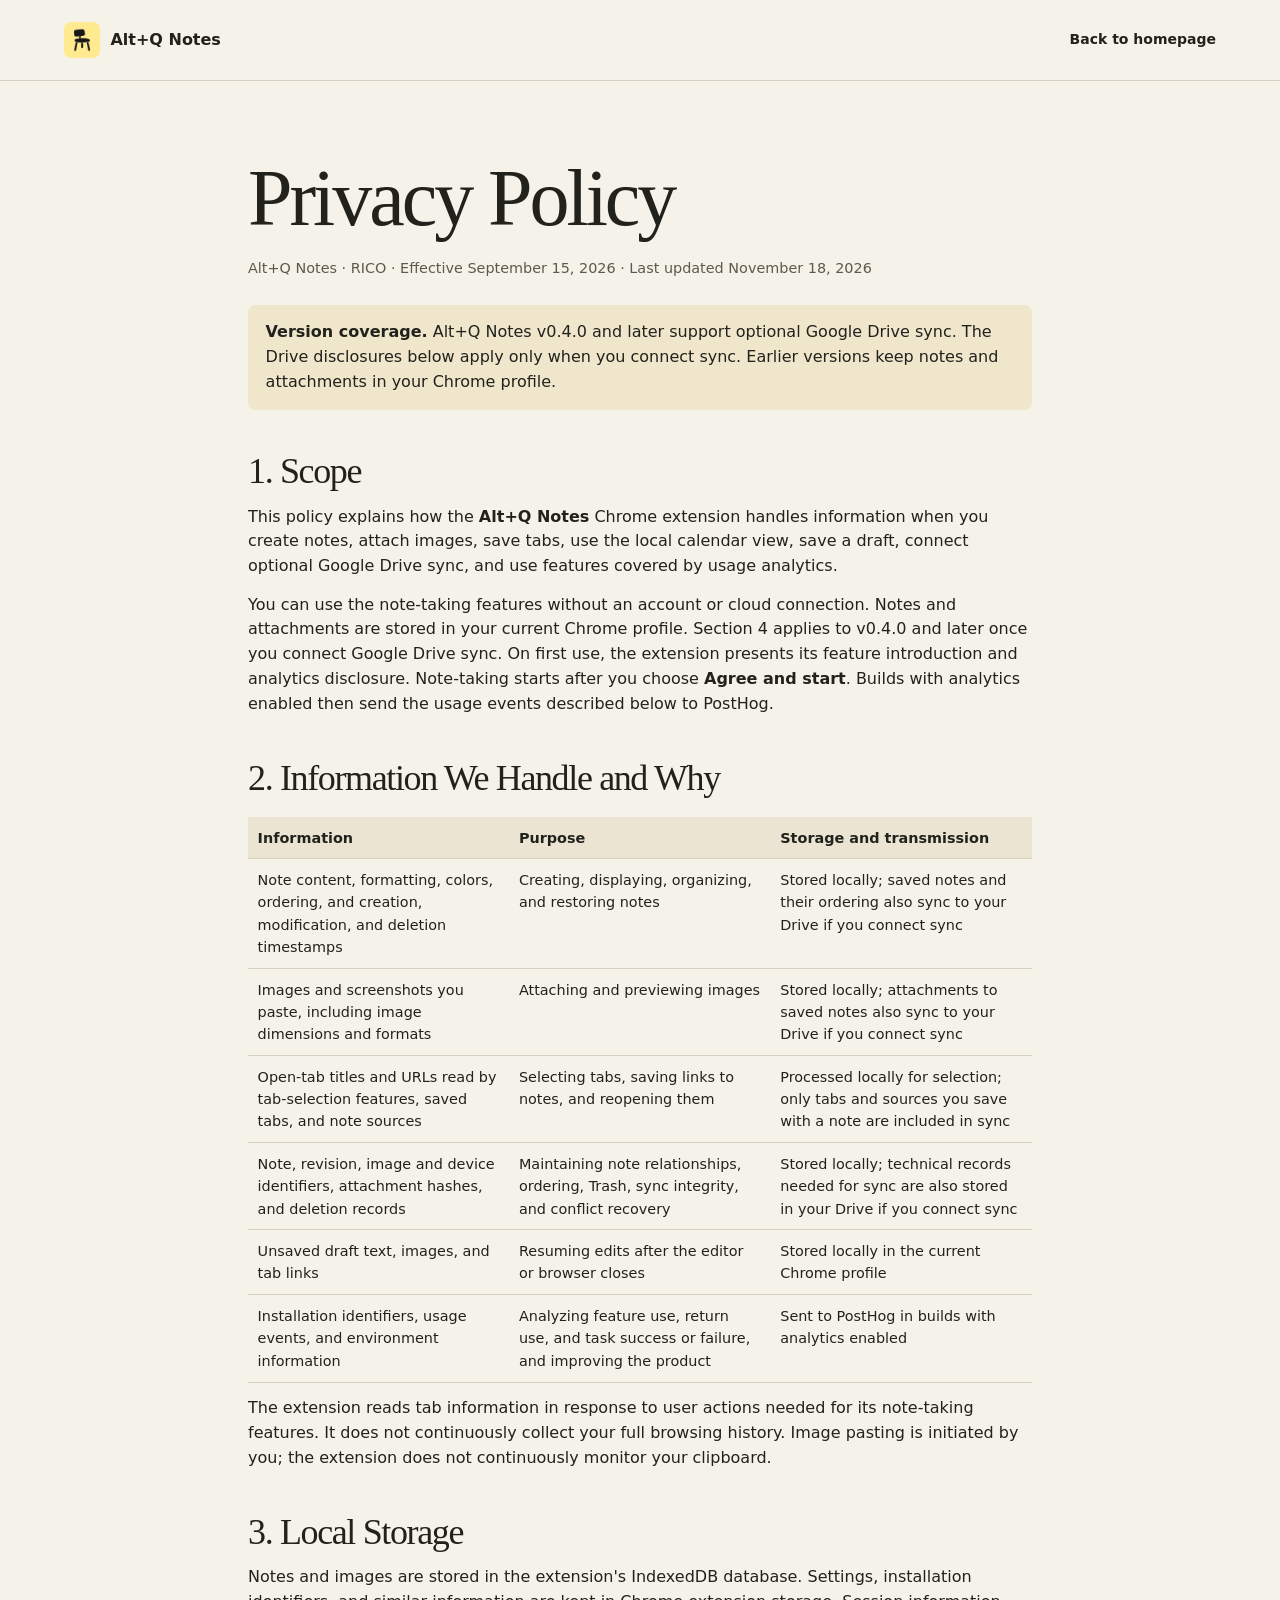
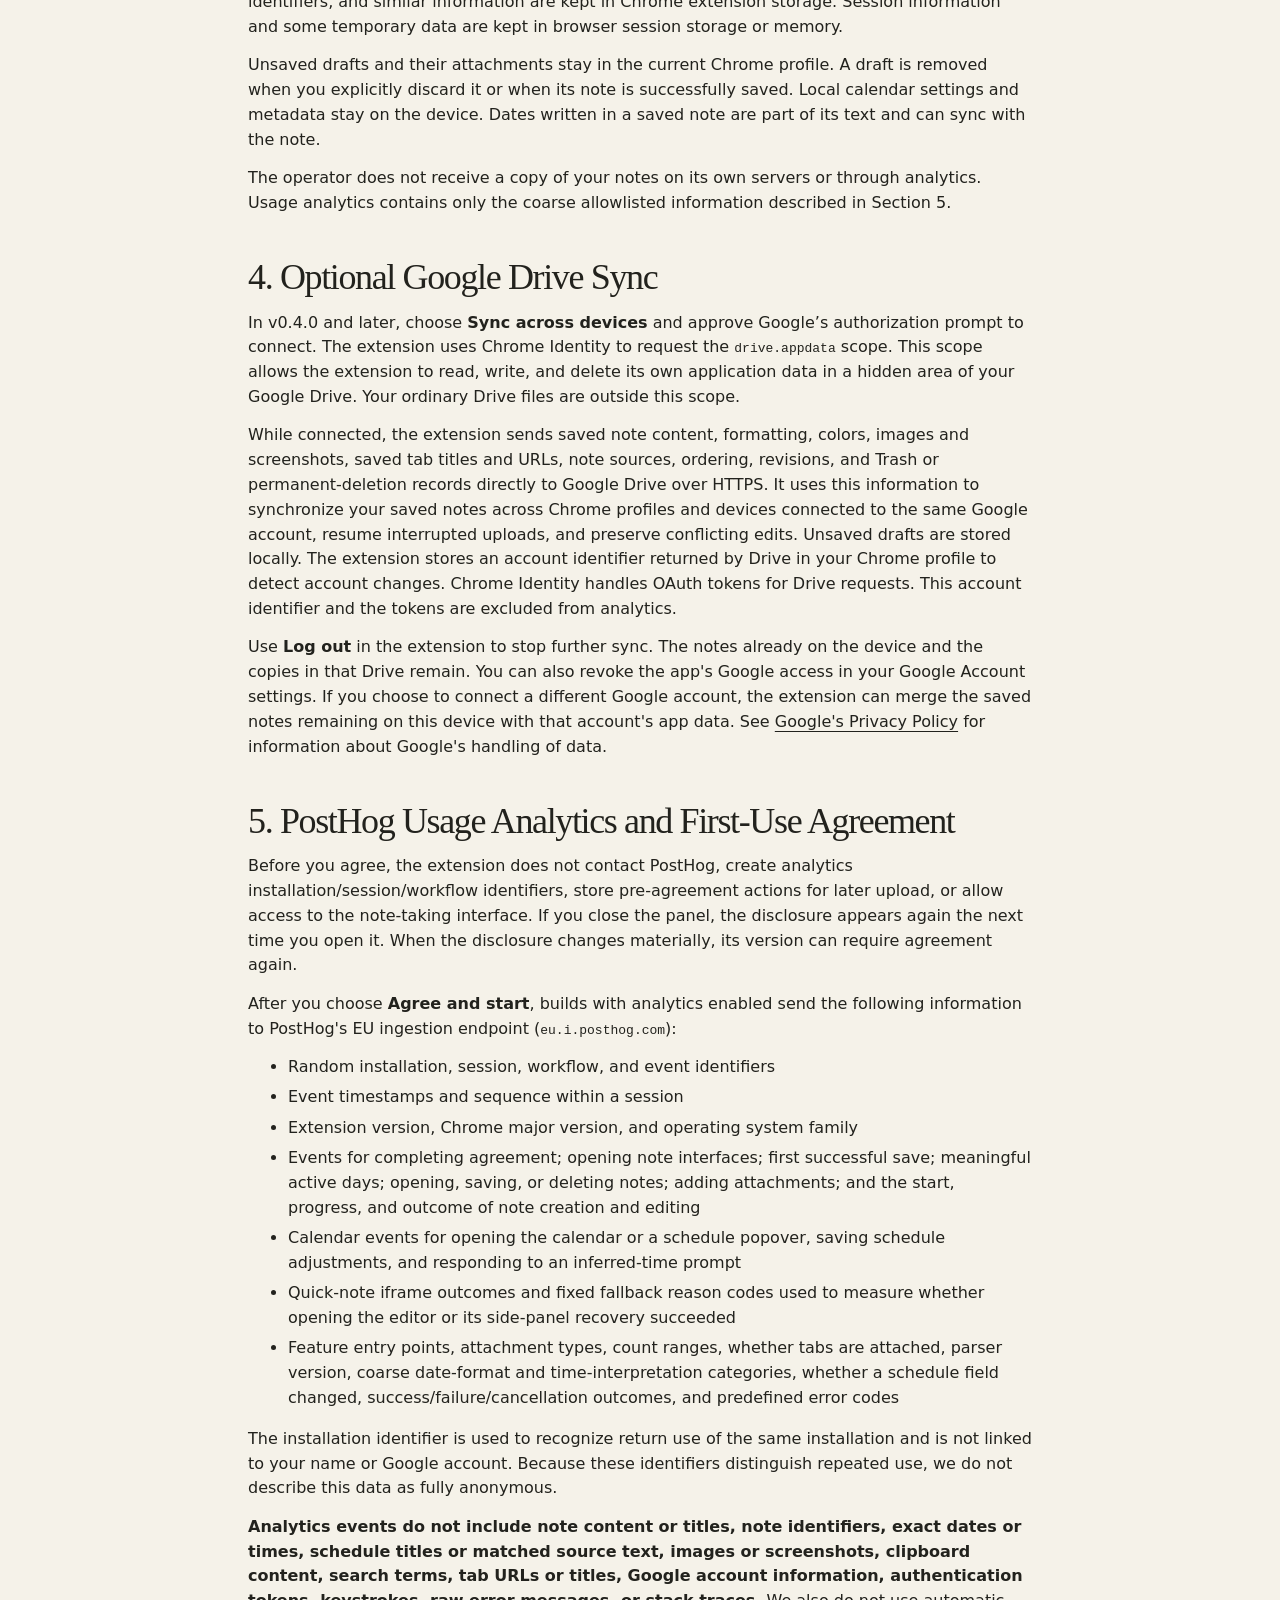
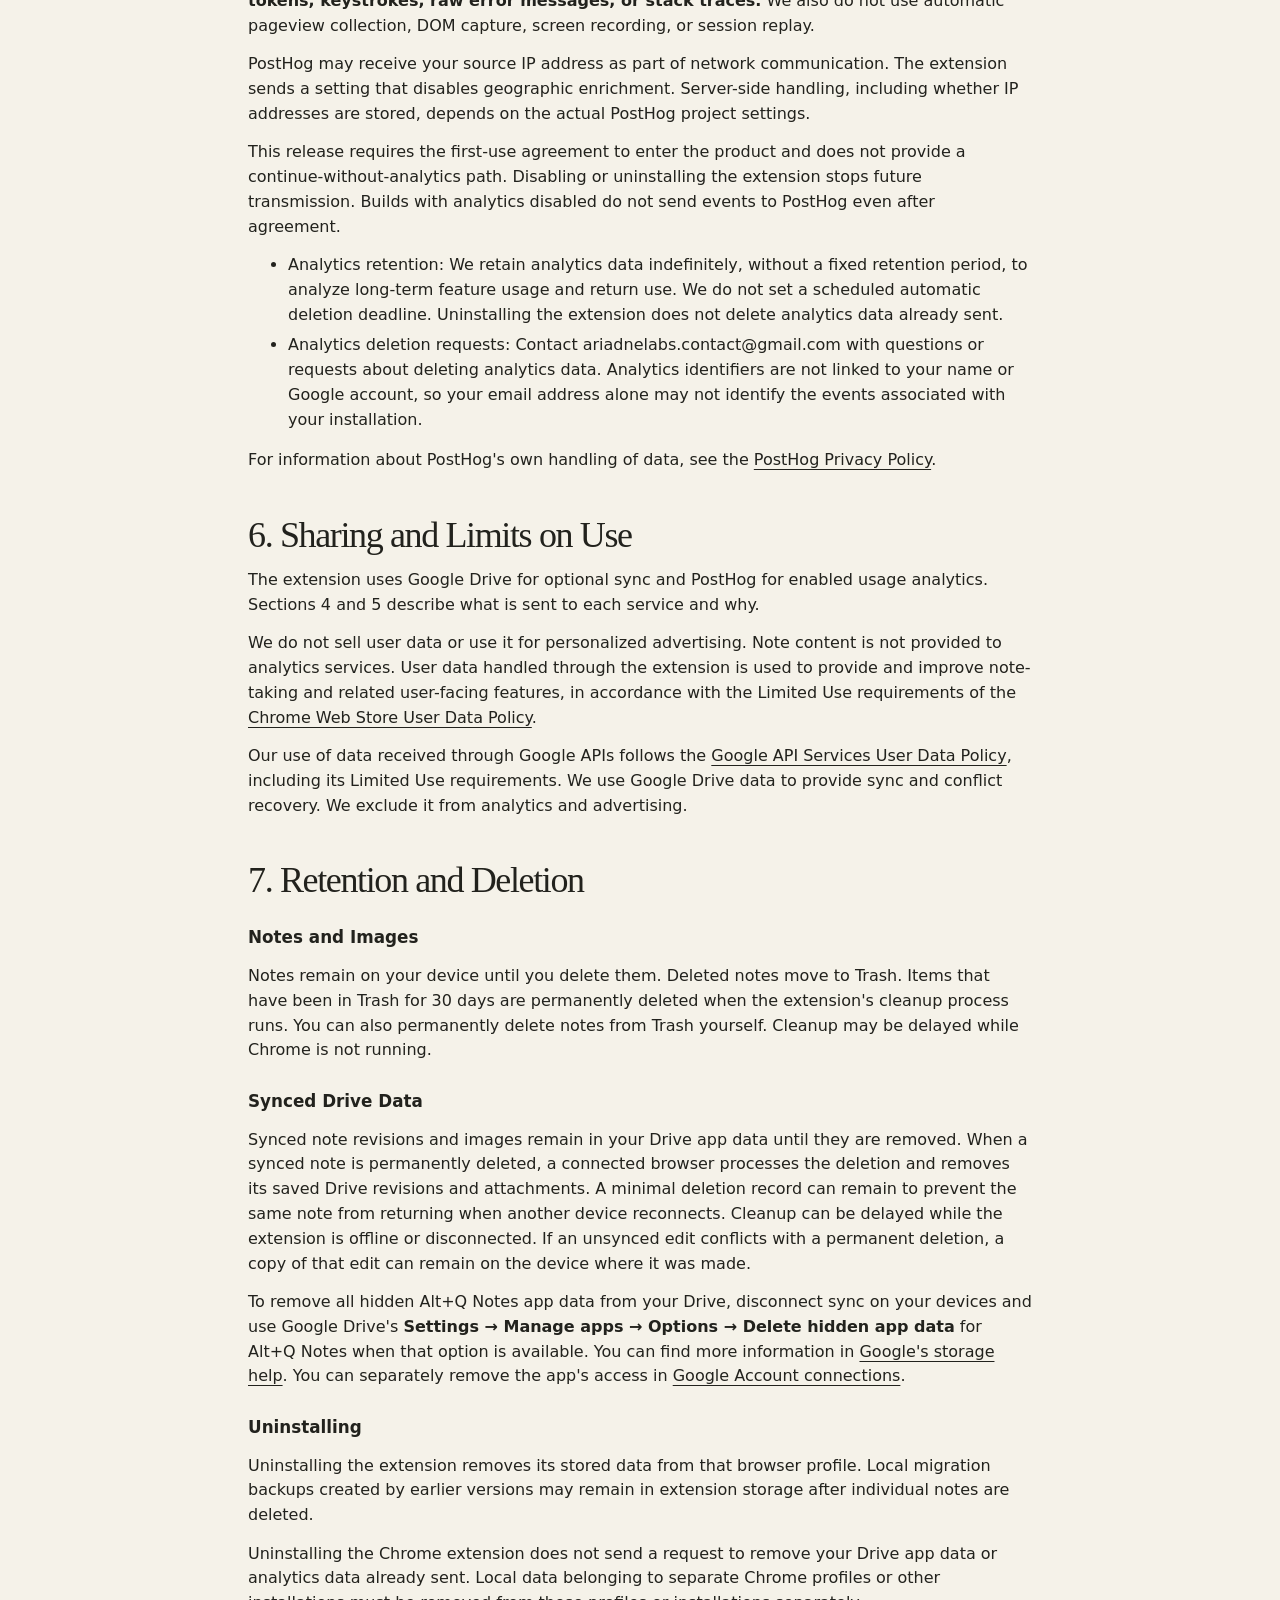
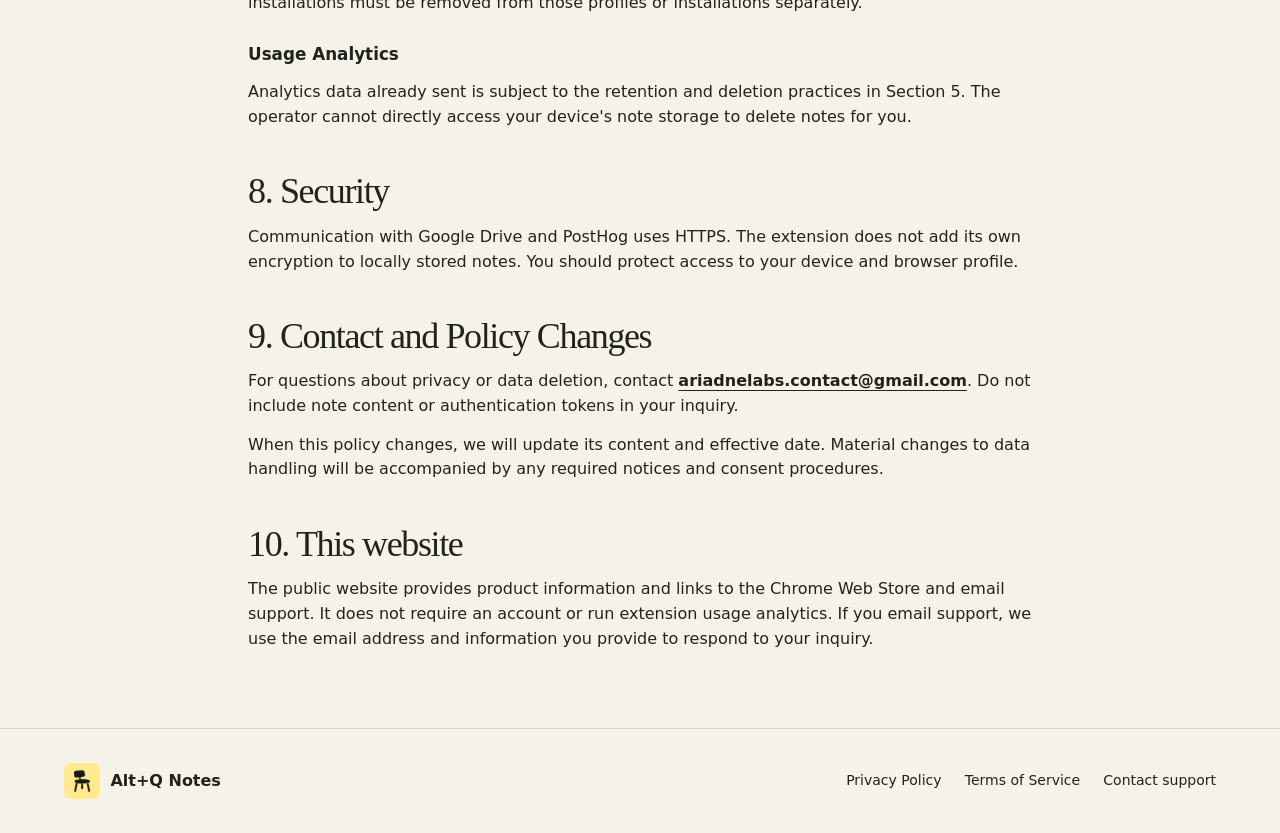
==== privacy-policy/index.html @ 88c418ce "Publish Alt+Q Notes information pages" ====
<!doctype html>
<html lang="en">
<head>
  <meta charset="utf-8">
  <meta name="viewport" content="width=device-width, initial-scale=1">
  <meta name="description" content="How the Alt+Q Notes Chrome extension handles local notes, optional Google Drive sync, and usage analytics.">
  <link rel="icon" href="../assets/chair.png" type="image/png">
  <link rel="stylesheet" href="../assets/site.css">
  <title>Privacy Policy | Alt+Q Notes</title>
</head>
<body>
  <a class="skip" href="#main">Skip to content</a>
  <header class="masthead">
    <div class="wrap nav">
      <a class="brand" href="../"><span class="mark"><img src="../assets/chair.png" width="26" height="26" alt=""></span>Alt+Q Notes</a>
      <a class="nav-store" href="../">Back to homepage</a>
    </div>
  </header>
  <main class="document" id="main">
    <h1>Privacy Policy</h1>
    <p class="details">Alt+Q Notes · RICO · Effective September 15, 2026 · Last updated November 18, 2026</p>
    <p class="release-note"><strong>Version coverage.</strong> Alt+Q Notes v0.4.0 and later support optional Google Drive sync. The Drive disclosures below apply only when you connect sync. Earlier versions keep notes and attachments in your Chrome profile.</p>
    <h2>1. Scope</h2>
    <p>This policy explains how the <strong>Alt+Q Notes</strong> Chrome extension handles information when you create notes, attach images, save tabs, use the local calendar view, save a draft, connect optional Google Drive sync, and use features covered by usage analytics.</p>
    <p>You can use the note-taking features without an account or cloud connection. Notes and attachments are stored in your current Chrome profile. Section 4 applies to v0.4.0 and later once you connect Google Drive sync. On first use, the extension presents its feature introduction and analytics disclosure. Note-taking starts after you choose <strong>Agree and start</strong>. Builds with analytics enabled then send the usage events described below to PostHog.</p>
    <h2>2. Information We Handle and Why</h2>
    <div class="table-scroll" role="region" aria-label="Extension data types" tabindex="0"><table><thead><tr><th scope="col">Information</th><th scope="col">Purpose</th><th scope="col">Storage and transmission</th></tr></thead><tbody>
<tr><td>Note content, formatting, colors, ordering, and creation, modification, and deletion timestamps</td><td>Creating, displaying, organizing, and restoring notes</td><td>Stored locally; saved notes and their ordering also sync to your Drive if you connect sync</td></tr>
<tr><td>Images and screenshots you paste, including image dimensions and formats</td><td>Attaching and previewing images</td><td>Stored locally; attachments to saved notes also sync to your Drive if you connect sync</td></tr>
<tr><td>Open-tab titles and URLs read by tab-selection features, saved tabs, and note sources</td><td>Selecting tabs, saving links to notes, and reopening them</td><td>Processed locally for selection; only tabs and sources you save with a note are included in sync</td></tr>
<tr><td>Note, revision, image and device identifiers, attachment hashes, and deletion records</td><td>Maintaining note relationships, ordering, Trash, sync integrity, and conflict recovery</td><td>Stored locally; technical records needed for sync are also stored in your Drive if you connect sync</td></tr>
<tr><td>Unsaved draft text, images, and tab links</td><td>Resuming edits after the editor or browser closes</td><td>Stored locally in the current Chrome profile</td></tr>
<tr><td>Installation identifiers, usage events, and environment information</td><td>Analyzing feature use, return use, and task success or failure, and improving the product</td><td>Sent to PostHog in builds with analytics enabled</td></tr>
</tbody></table></div>
    <p>The extension reads tab information in response to user actions needed for its note-taking features. It does not continuously collect your full browsing history. Image pasting is initiated by you; the extension does not continuously monitor your clipboard.</p>
    <h2>3. Local Storage</h2>
    <p>Notes and images are stored in the extension&#x27;s IndexedDB database. Settings, installation identifiers, and similar information are kept in Chrome extension storage. Session information and some temporary data are kept in browser session storage or memory.</p>
    <p>Unsaved drafts and their attachments stay in the current Chrome profile. A draft is removed when you explicitly discard it or when its note is successfully saved. Local calendar settings and metadata stay on the device. Dates written in a saved note are part of its text and can sync with the note.</p>
    <p>The operator does not receive a copy of your notes on its own servers or through analytics. Usage analytics contains only the coarse allowlisted information described in Section 5.</p>
    <h2 id="google-drive">4. Optional Google Drive Sync</h2>
    <p>In v0.4.0 and later, choose <strong>Sync across devices</strong> and approve Google’s authorization prompt to connect. The extension uses Chrome Identity to request the <code>drive.appdata</code> scope. This scope allows the extension to read, write, and delete its own application data in a hidden area of your Google Drive. Your ordinary Drive files are outside this scope.</p>
    <p>While connected, the extension sends saved note content, formatting, colors, images and screenshots, saved tab titles and URLs, note sources, ordering, revisions, and Trash or permanent-deletion records directly to Google Drive over HTTPS. It uses this information to synchronize your saved notes across Chrome profiles and devices connected to the same Google account, resume interrupted uploads, and preserve conflicting edits. Unsaved drafts are stored locally. The extension stores an account identifier returned by Drive in your Chrome profile to detect account changes. Chrome Identity handles OAuth tokens for Drive requests. This account identifier and the tokens are excluded from analytics.</p>
    <p>Use <strong>Log out</strong> in the extension to stop further sync. The notes already on the device and the copies in that Drive remain. You can also revoke the app&#x27;s Google access in your Google Account settings. If you choose to connect a different Google account, the extension can merge the saved notes remaining on this device with that account&#x27;s app data. See <a href="https://policies.google.com/privacy">Google&#x27;s Privacy Policy</a> for information about Google&#x27;s handling of data.</p>
    <h2>5. PostHog Usage Analytics and First-Use Agreement</h2>
    <p>Before you agree, the extension does not contact PostHog, create analytics installation/session/workflow identifiers, store pre-agreement actions for later upload, or allow access to the note-taking interface. If you close the panel, the disclosure appears again the next time you open it. When the disclosure changes materially, its version can require agreement again.</p>
    <p>After you choose <strong>Agree and start</strong>, builds with analytics enabled send the following information to PostHog&#x27;s EU ingestion endpoint (<code>eu.i.posthog.com</code>):</p>
    <ul>
<li>Random installation, session, workflow, and event identifiers</li>
<li>Event timestamps and sequence within a session</li>
<li>Extension version, Chrome major version, and operating system family</li>
<li>Events for completing agreement; opening note interfaces; first successful save; meaningful active days; opening, saving, or deleting notes; adding attachments; and the start, progress, and outcome of note creation and editing</li>
<li>Calendar events for opening the calendar or a schedule popover, saving schedule adjustments, and responding to an inferred-time prompt</li>
<li>Quick-note iframe outcomes and fixed fallback reason codes used to measure whether opening the editor or its side-panel recovery succeeded</li>
<li>Feature entry points, attachment types, count ranges, whether tabs are attached, parser version, coarse date-format and time-interpretation categories, whether a schedule field changed, success/failure/cancellation outcomes, and predefined error codes</li>
</ul>
    <p>The installation identifier is used to recognize return use of the same installation and is not linked to your name or Google account. Because these identifiers distinguish repeated use, we do not describe this data as fully anonymous.</p>
    <p><strong>Analytics events do not include note content or titles, note identifiers, exact dates or times, schedule titles or matched source text, images or screenshots, clipboard content, search terms, tab URLs or titles, Google account information, authentication tokens, keystrokes, raw error messages, or stack traces.</strong> We also do not use automatic pageview collection, DOM capture, screen recording, or session replay.</p>
    <p>PostHog may receive your source IP address as part of network communication. The extension sends a setting that disables geographic enrichment. Server-side handling, including whether IP addresses are stored, depends on the actual PostHog project settings.</p>
    <p>This release requires the first-use agreement to enter the product and does not provide a continue-without-analytics path. Disabling or uninstalling the extension stops future transmission. Builds with analytics disabled do not send events to PostHog even after agreement.</p>
    <ul>
<li>Analytics retention: We retain analytics data indefinitely, without a fixed retention period, to analyze long-term feature usage and return use. We do not set a scheduled automatic deletion deadline. Uninstalling the extension does not delete analytics data already sent.</li>
<li>Analytics deletion requests: Contact ariadnelabs.contact@gmail.com with questions or requests about deleting analytics data. Analytics identifiers are not linked to your name or Google account, so your email address alone may not identify the events associated with your installation.</li>
</ul>
    <p>For information about PostHog&#x27;s own handling of data, see the <a href="https://posthog.com/privacy">PostHog Privacy Policy</a>.</p>
    <h2>6. Sharing and Limits on Use</h2>
    <p>The extension uses Google Drive for optional sync and PostHog for enabled usage analytics. Sections 4 and 5 describe what is sent to each service and why.</p>
    <p>We do not sell user data or use it for personalized advertising. Note content is not provided to analytics services. User data handled through the extension is used to provide and improve note-taking and related user-facing features, in accordance with the Limited Use requirements of the <a href="https://developer.chrome.com/docs/webstore/program-policies/user-data-faq">Chrome Web Store User Data Policy</a>.</p>
    <p>Our use of data received through Google APIs follows the <a href="https://developers.google.com/terms/api-services-user-data-policy">Google API Services User Data Policy</a>, including its Limited Use requirements. We use Google Drive data to provide sync and conflict recovery. We exclude it from analytics and advertising.</p>
    <h2>7. Retention and Deletion</h2>
    <h3>Notes and Images</h3>
    <p>Notes remain on your device until you delete them. Deleted notes move to Trash. Items that have been in Trash for 30 days are permanently deleted when the extension&#x27;s cleanup process runs. You can also permanently delete notes from Trash yourself. Cleanup may be delayed while Chrome is not running.</p>
    <h3>Synced Drive Data</h3>
    <p>Synced note revisions and images remain in your Drive app data until they are removed. When a synced note is permanently deleted, a connected browser processes the deletion and removes its saved Drive revisions and attachments. A minimal deletion record can remain to prevent the same note from returning when another device reconnects. Cleanup can be delayed while the extension is offline or disconnected. If an unsynced edit conflicts with a permanent deletion, a copy of that edit can remain on the device where it was made.</p>
    <p>To remove all hidden Alt+Q Notes app data from your Drive, disconnect sync on your devices and use Google Drive&#x27;s <strong>Settings → Manage apps → Options → Delete hidden app data</strong> for Alt+Q Notes when that option is available. You can find more information in <a href="https://support.google.com/accounts/answer/6374270">Google&#x27;s storage help</a>. You can separately remove the app&#x27;s access in <a href="https://myaccount.google.com/connections">Google Account connections</a>.</p>
    <h3>Uninstalling</h3>
    <p>Uninstalling the extension removes its stored data from that browser profile. Local migration backups created by earlier versions may remain in extension storage after individual notes are deleted.</p>
    <p>Uninstalling the Chrome extension does not send a request to remove your Drive app data or analytics data already sent. Local data belonging to separate Chrome profiles or other installations must be removed from those profiles or installations separately.</p>
    <h3>Usage Analytics</h3>
    <p>Analytics data already sent is subject to the retention and deletion practices in Section 5. The operator cannot directly access your device&#x27;s note storage to delete notes for you.</p>
    <h2>8. Security</h2>
    <p>Communication with Google Drive and PostHog uses HTTPS. The extension does not add its own encryption to locally stored notes. You should protect access to your device and browser profile.</p>
    <h2>9. Contact and Policy Changes</h2>
    <p>For questions about privacy or data deletion, contact <strong><a href="mailto:ariadnelabs.contact@gmail.com">ariadnelabs.contact@gmail.com</a></strong>. Do not include note content or authentication tokens in your inquiry.</p>
    <p>When this policy changes, we will update its content and effective date. Material changes to data handling will be accompanied by any required notices and consent procedures.</p>
    <h2>10. This website</h2>
    <p>The public website provides product information and links to the Chrome Web Store and email support. It does not require an account or run extension usage analytics. If you email support, we use the email address and information you provide to respond to your inquiry.</p>
  </main>
  <footer class="site-footer">
    <div class="wrap footer-inner">
      <a class="brand" href="../"><span class="mark"><img src="../assets/chair.png" width="26" height="26" alt=""></span>Alt+Q Notes</a>
      <nav aria-label="Footer navigation">
        <a href="./" aria-current="page">Privacy Policy</a>
        <a href="../terms/">Terms of Service</a>
        <a href="mailto:ariadnelabs.contact@gmail.com">Contact support</a>
      </nav>
    </div>
  </footer>
</body>
</html>
---- assets/site.css ----
:root {
  color-scheme: light;
  --paper: #f5f2e9;
  --ink: #22221d;
  --muted: #5e594d;
  --line: #d7cfc0;
  --yellow: #ffea8f;
  --display: Georgia, "Times New Roman", serif;
  --body: "DM Sans", system-ui, sans-serif;
  font-family: var(--body);
  color: var(--ink);
  background: var(--paper);
}

*, *::before, *::after { box-sizing: border-box; }
body { margin: 0; line-height: 1.55; }
img { display: block; max-width: 100%; }
a { color: inherit; text-underline-offset: .25em; }
a:hover { text-decoration-thickness: 2px; }
button, select { font: inherit; }
:focus-visible { outline: 3px solid #79580c; outline-offset: 4px; }
::selection { color: var(--ink); background: var(--yellow); }
.wrap { width: min(72rem, calc(100% - 5rem)); margin-inline: auto; }
.skip { position: fixed; inset: .75rem auto auto .75rem; z-index: 3; background: white; padding: .6rem 1rem; }
.skip:not(:focus) { clip-path: inset(50%); }

.masthead { border-bottom: 1px solid var(--line); }
.nav, .footer-inner { display: flex; align-items: center; justify-content: space-between; gap: 1.4rem; min-height: 5rem; }
.brand { display: inline-flex; gap: .65rem; align-items: center; font-weight: 730; white-space: nowrap; text-decoration: none; }
.mark { display: grid; place-items: center; width: 2.25rem; height: 2.25rem; background: var(--yellow); border-radius: .45rem; }
.nav nav, .site-footer nav { display: flex; gap: 1.45rem; align-items: center; flex-wrap: wrap; font-size: .875rem; }
.nav nav a, .site-footer nav a { text-decoration: none; }
.nav nav a:hover, .site-footer nav a:hover, .nav-store:hover { text-decoration: underline; }
.nav-store { font-size: .875rem; text-decoration: none; font-weight: 650; }

.hero { display: grid; grid-template-columns: 1fr 1.03fr; gap: clamp(2rem, 5vw, 5rem); align-items: center; padding-block: clamp(3.5rem, 7vw, 6.75rem) clamp(3.5rem, 6vw, 5.5rem); }
h1, h2, p, figure, dl, dd { margin: 0; }
h1, h2 { font-family: var(--display); font-weight: 400; letter-spacing: -.038em; text-wrap: balance; }
.hero h1 { font-size: clamp(3.7rem, 7.25vw, 6rem); line-height: .97; }
.hero-copy > p:first-of-type { max-width: 37ch; margin: 1.5rem 0 1.65rem; font-size: clamp(1rem, 1.4vw, 1.15rem); color: var(--muted); }
.button { display: inline-flex; align-items: center; justify-content: center; gap: .9rem; min-height: 3.15rem; padding: .7rem 1.15rem; background: var(--ink); border: 1px solid var(--ink); border-radius: .45rem; color: #fffbed; font-weight: 660; text-decoration: none; cursor: pointer; }
.button:hover { background: #424034; }
.button:disabled { opacity: .6; cursor: default; }
.version { margin-top: .8rem; color: var(--muted); font-size: .82rem; }
.hero-figure { min-width: 0; }
.hero-figure figcaption { margin-top: .55rem; text-align: right; font-size: .75rem; color: var(--muted); }
.workbench { position: relative; display: grid; place-items: center end; isolation: isolate; min-height: 27rem; padding: 1.8rem clamp(1rem, 4vw, 3rem); overflow: hidden; border-radius: .95rem; background-color: #e8dfca; background-image: radial-gradient(#c4b69a 1px, transparent 1px); background-size: 16px 16px; }
.side-panel { width: min(17.25rem, 84%); padding: 1rem; border-radius: .85rem; background: #f8f5ec; box-shadow: 0 15px 35px #3a2c2130; transform: rotate(3deg); }
.panel-title { display: flex; gap: .45rem; align-items: center; padding-bottom: .8rem; font-size: .82rem; font-weight: 700; }
.sample-note { position: relative; background: #fff2a8; padding: 1.05rem .95rem .85rem; border: 1px solid #e2cc7b; border-radius: .35rem; font-size: .9rem; }
.sample-note strong { font-family: var(--display); font-size: 1.43rem; font-weight: 400; letter-spacing: -.025em; }
.sample-note p { margin: .25rem 0 .65rem; }
.tape { position: absolute; top: -.5rem; left: 40%; width: 3.25rem; height: .9rem; transform: rotate(-7deg); background: #f7e3a9; }
.attachment { display: grid; place-items: center; background: #fffbeb; width: 4.35rem; height: 3.8rem; border-radius: .28rem; }
.saved-tabs { display: flex; flex-wrap: wrap; gap: .4rem; margin-top: .65rem; font-size: .7rem; }
.saved-tabs span { padding: .2rem .55rem; background: #fffbeb; border-radius: 1rem; }
.note-behind { margin-top: .65rem; padding: .6rem .7rem; background: #f0ded5; border-radius: .35rem; font-size: .78rem; }
.shortcut { position: absolute; top: 21%; left: 5%; z-index: 1; display: flex; align-items: center; gap: .36rem; padding: .65rem; border-radius: .6rem; background: var(--ink); box-shadow: 0 7px 18px #3a2c2144; color: #fffbed; transform: rotate(-9deg); font-weight: 660; }
kbd { display: inline-block; padding: .08em .35em; border: 1px solid currentColor; border-radius: .25em; font-family: inherit; font-size: .85em; line-height: 1.35; white-space: nowrap; }
.shortcut kbd { padding: .18em .42em; }

.features { padding-block: 2.5rem 5.75rem; border-top: 1px solid var(--line); }
h2 { font-size: clamp(2.15rem, 4.3vw, 3.4rem); line-height: 1.08; }
.feature-list { margin-top: 2rem; }
.feature-list > div { display: grid; grid-template-columns: minmax(11rem, .75fr) minmax(0, 1.6fr); gap: 1.5rem; align-items: baseline; padding-block: 1.15rem; border-bottom: 1px solid var(--line); }
.feature-list dt { display: flex; align-items: center; gap: .85rem; font-weight: 700; font-size: 1.05rem; }
.feature-symbol { display: inline-grid; place-items: center; position: relative; flex: 0 0 1.1rem; width: 1.1rem; height: 1.1rem; font-size: 1.05rem; line-height: 1; color: #695421; }
.keys::before, .keys::after { content: ""; position: absolute; width: .62rem; height: .62rem; border: 1.5px solid; border-radius: .12rem; background: var(--paper); }
.keys::before { top: .03rem; left: .01rem; }
.keys::after { bottom: .03rem; right: .01rem; }
.frame, .stack, .date { border: 1.5px solid currentColor; border-radius: .15rem; }
.frame::after { content: ""; width: .48rem; height: .26rem; border-top: 1.5px solid; border-left: 1.5px solid; transform: translateY(.14rem) rotate(40deg); }
.stack { box-shadow: .18rem -.18rem 0 -1px var(--paper), .22rem -.23rem 0 -.25px currentColor; }
.date::after { content: ""; width: 100%; border-top: 1.5px solid; transform: translateY(-.16rem); }
.feature-list dd { max-width: 61ch; color: var(--muted); }
.drive { padding-block: 3.7rem; background: #eae3d3; }
.drive-inner { display: grid; grid-template-columns: 1fr 1fr; align-items: start; gap: 2rem 4rem; }
.drive h2 { max-width: 15ch; }
.release-status { display: inline-block; margin-top: .9rem; font-size: .83rem; font-weight: 650; color: #57451e; }
.drive-inner > div:nth-child(2) { max-width: 53ch; color: var(--muted); }
.text-link { display: inline-block; margin-top: .75rem; font-weight: 650; color: var(--ink); }
.site-footer { border-top: 1px solid var(--line); }
.footer-inner { min-height: 6.5rem; padding-block: 1.2rem; }

.document { width: min(49rem, calc(100% - 4rem)); margin-inline: auto; padding-block: clamp(2.5rem, 6vw, 5rem); }
.document h1 { font-size: clamp(2.8rem, 7vw, 5rem); line-height: 1; }
.document h2 { margin: 2.65rem 0 .65rem; font-size: clamp(1.7rem, 4vw, 2.25rem); text-wrap: pretty; }
.document h3 { margin: 1.55rem 0 .4rem; font-size: 1.05rem; }
.document p, .document ul { margin-top: .85rem; }
.document li + li { margin-top: .35rem; }
.document a { overflow-wrap: anywhere; }
.document .details { margin-top: 1.2rem; color: var(--muted); font-size: .9rem; }
.document .release-note { padding: .95rem 1.1rem; margin-top: 1.6rem; background: #efe6cb; border-radius: .45rem; }
.table-scroll { margin-top: 1.2rem; overflow-x: auto; }
table { width: 100%; min-width: 37rem; border-collapse: collapse; font-size: .9rem; }
th, td { padding: .6rem; vertical-align: top; text-align: left; border-bottom: 1px solid var(--line); }
th { background: #ebe4d3; }
td { width: 33.33%; }

@media (max-width: 840px) {
  .wrap { width: calc(100% - 3rem); }
  .hero { gap: 2rem; }
  .workbench { min-height: 23rem; }
  .shortcut { top: 12%; padding: .44rem; }
}

@media (max-width: 640px) {
  .wrap, .document { width: calc(100% - 2.5rem); }
  .nav { flex-wrap: wrap; row-gap: .75rem; padding-block: .75rem; }
  .nav nav { order: 3; width: 100%; }
  .nav-store { font-size: .75rem; }
  .hero, .drive-inner { grid-template-columns: 1fr; }
  .hero { padding-block: 3.5rem 2.65rem; }
  .hero h1 { font-size: clamp(3.45rem, 11vw, 5.2rem); }
  .workbench { min-height: 22rem; padding: 3.8rem 1.65rem 1.4rem; }
  .hero-figure figcaption { text-align: left; }
  .shortcut { top: .9rem; left: 1.2rem; }
  .features { padding-block: 2rem 3.25rem; }
  .feature-list { margin-top: 1rem; }
  .feature-list > div { grid-template-columns: 1fr; gap: .4rem; }
  .drive { padding-block: 2.65rem; }
  .drive-inner { gap: .9rem; }
  .footer-inner { align-items: flex-start; justify-content: center; flex-direction: column; gap: .9rem; }
  .site-footer nav { gap: .7rem 1.1rem; }
}
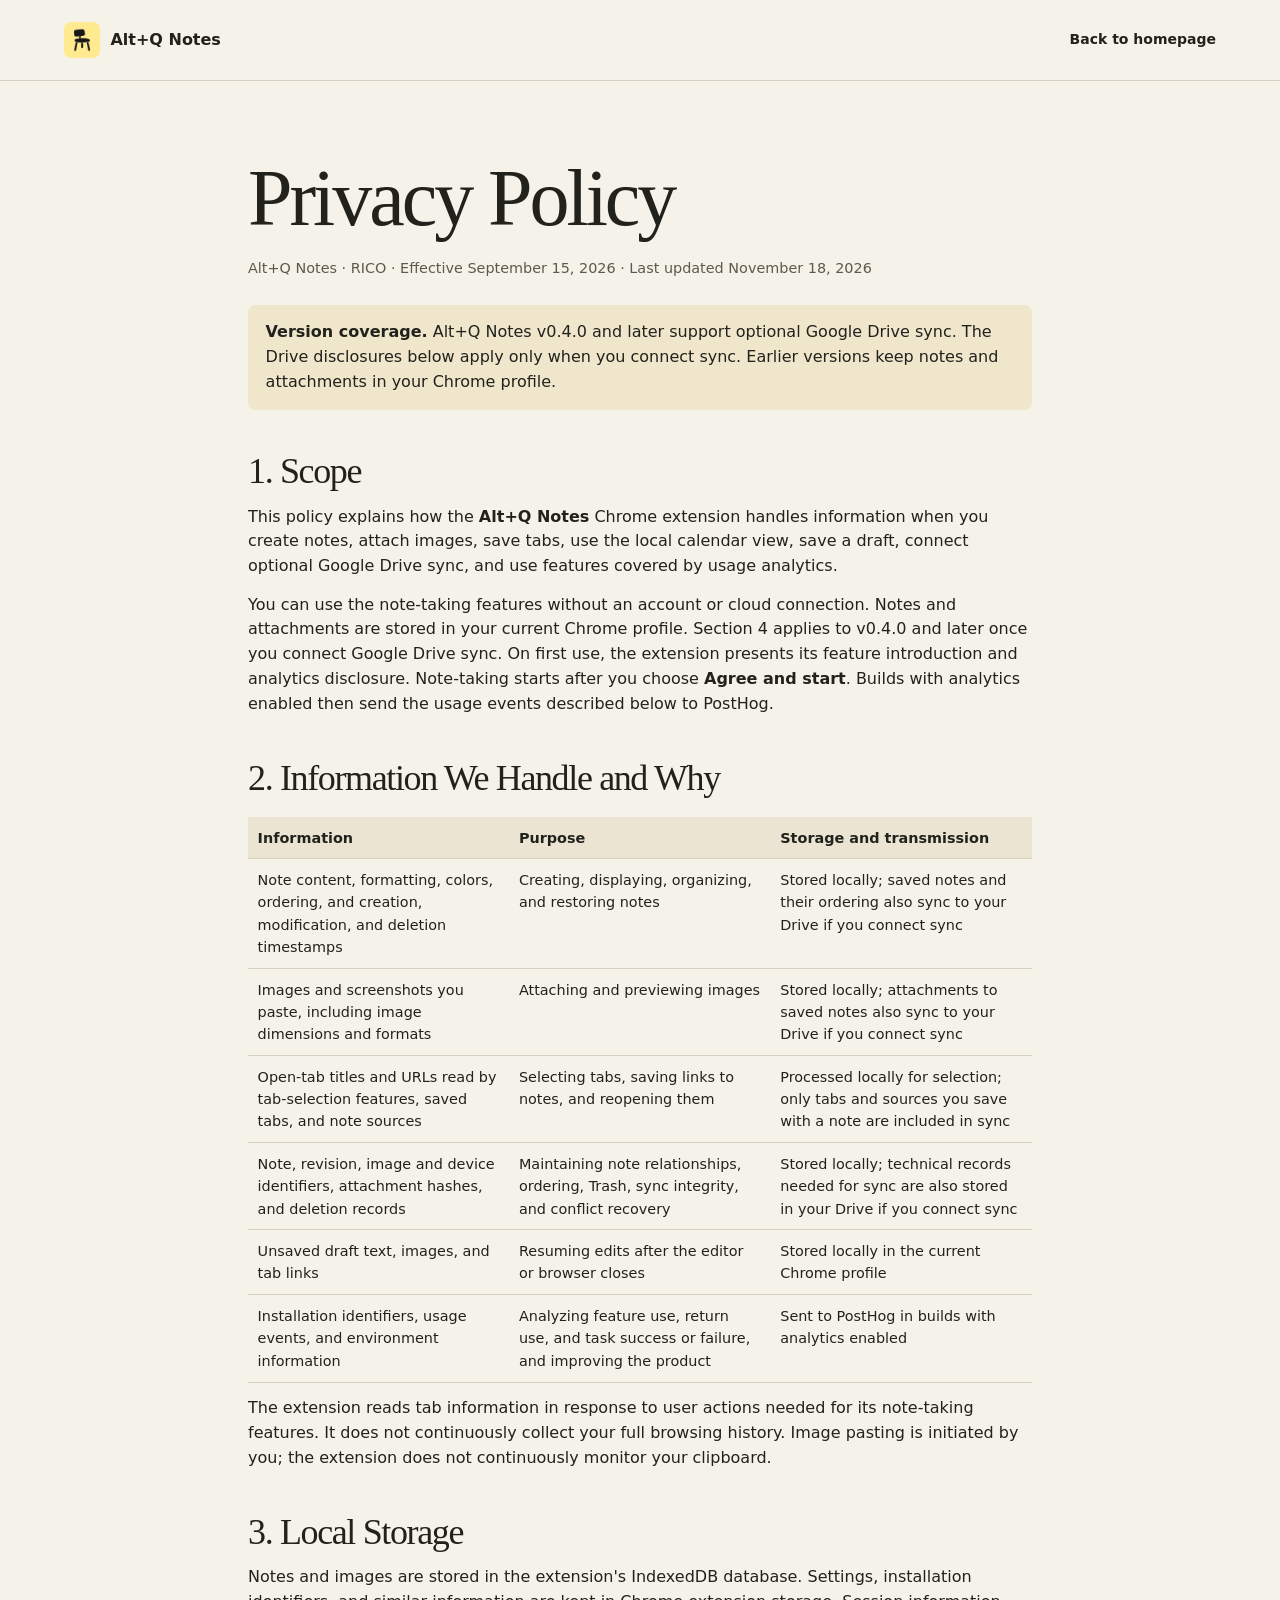
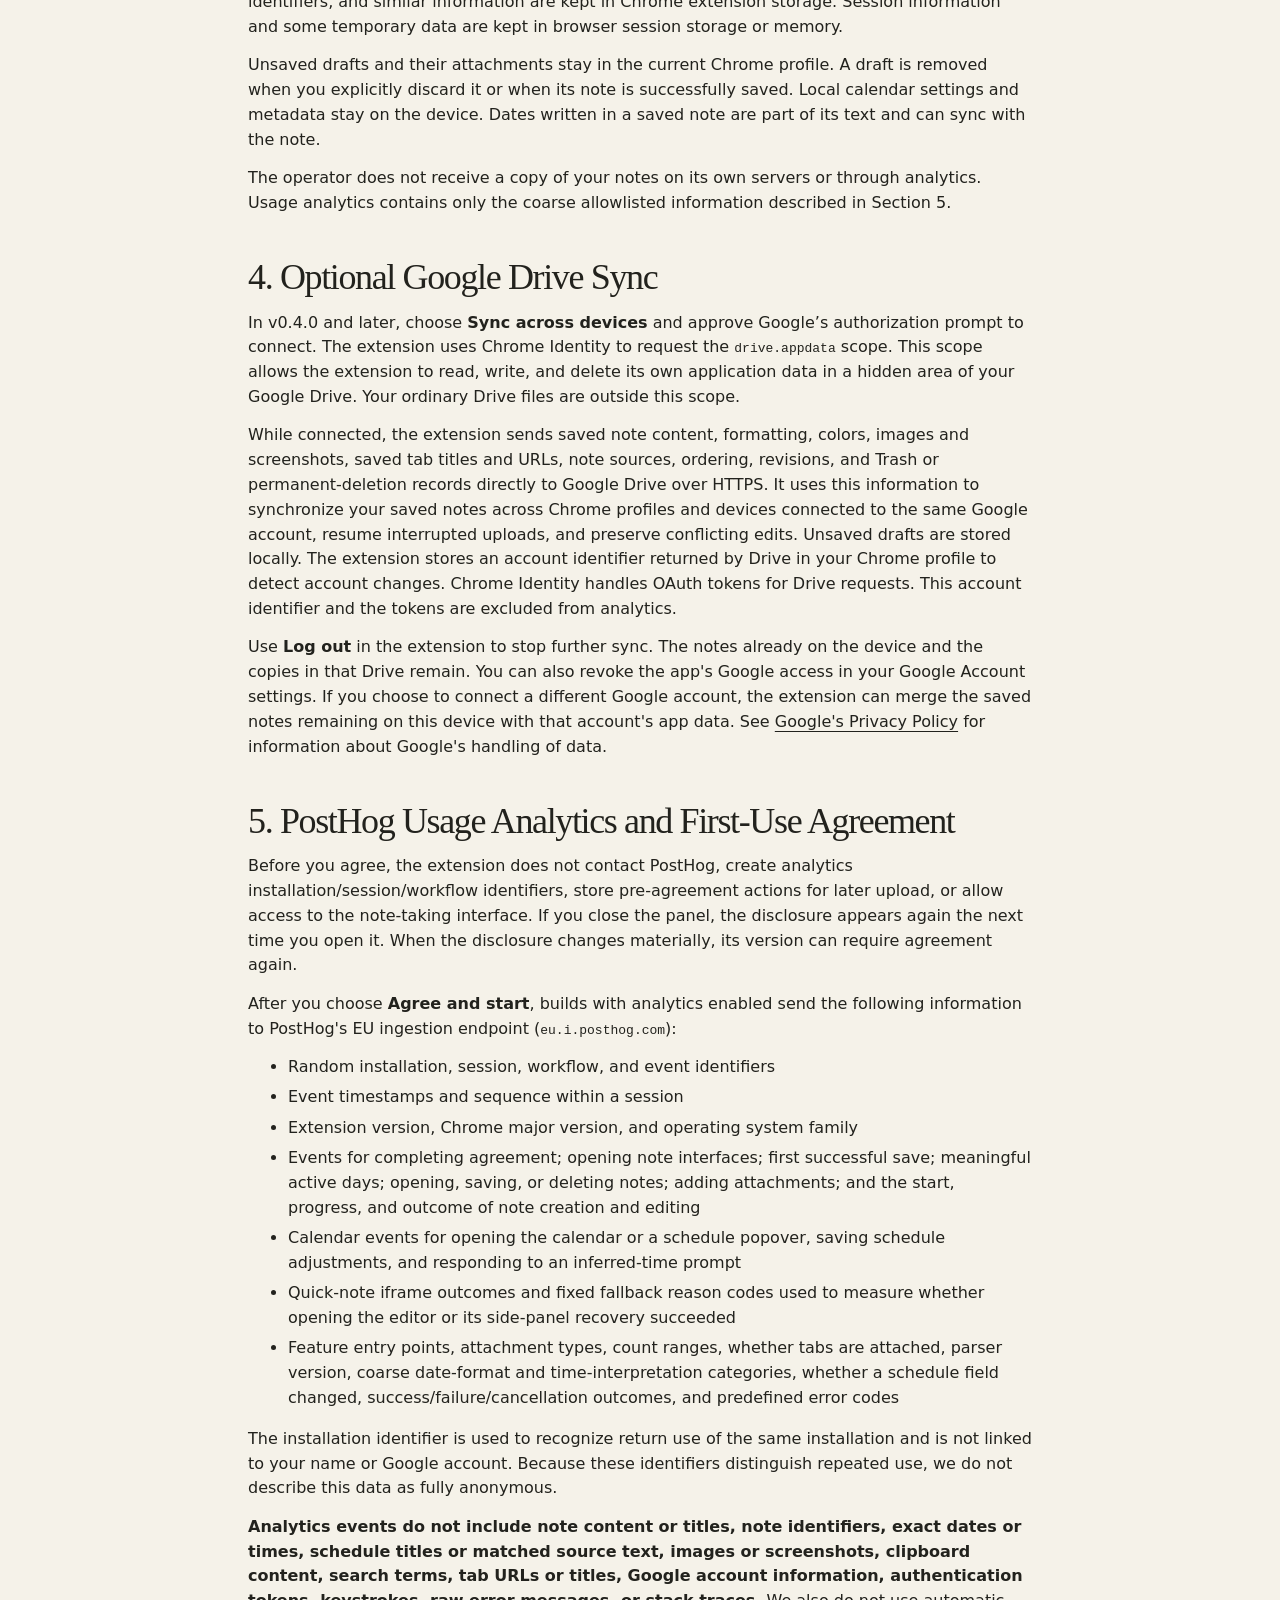
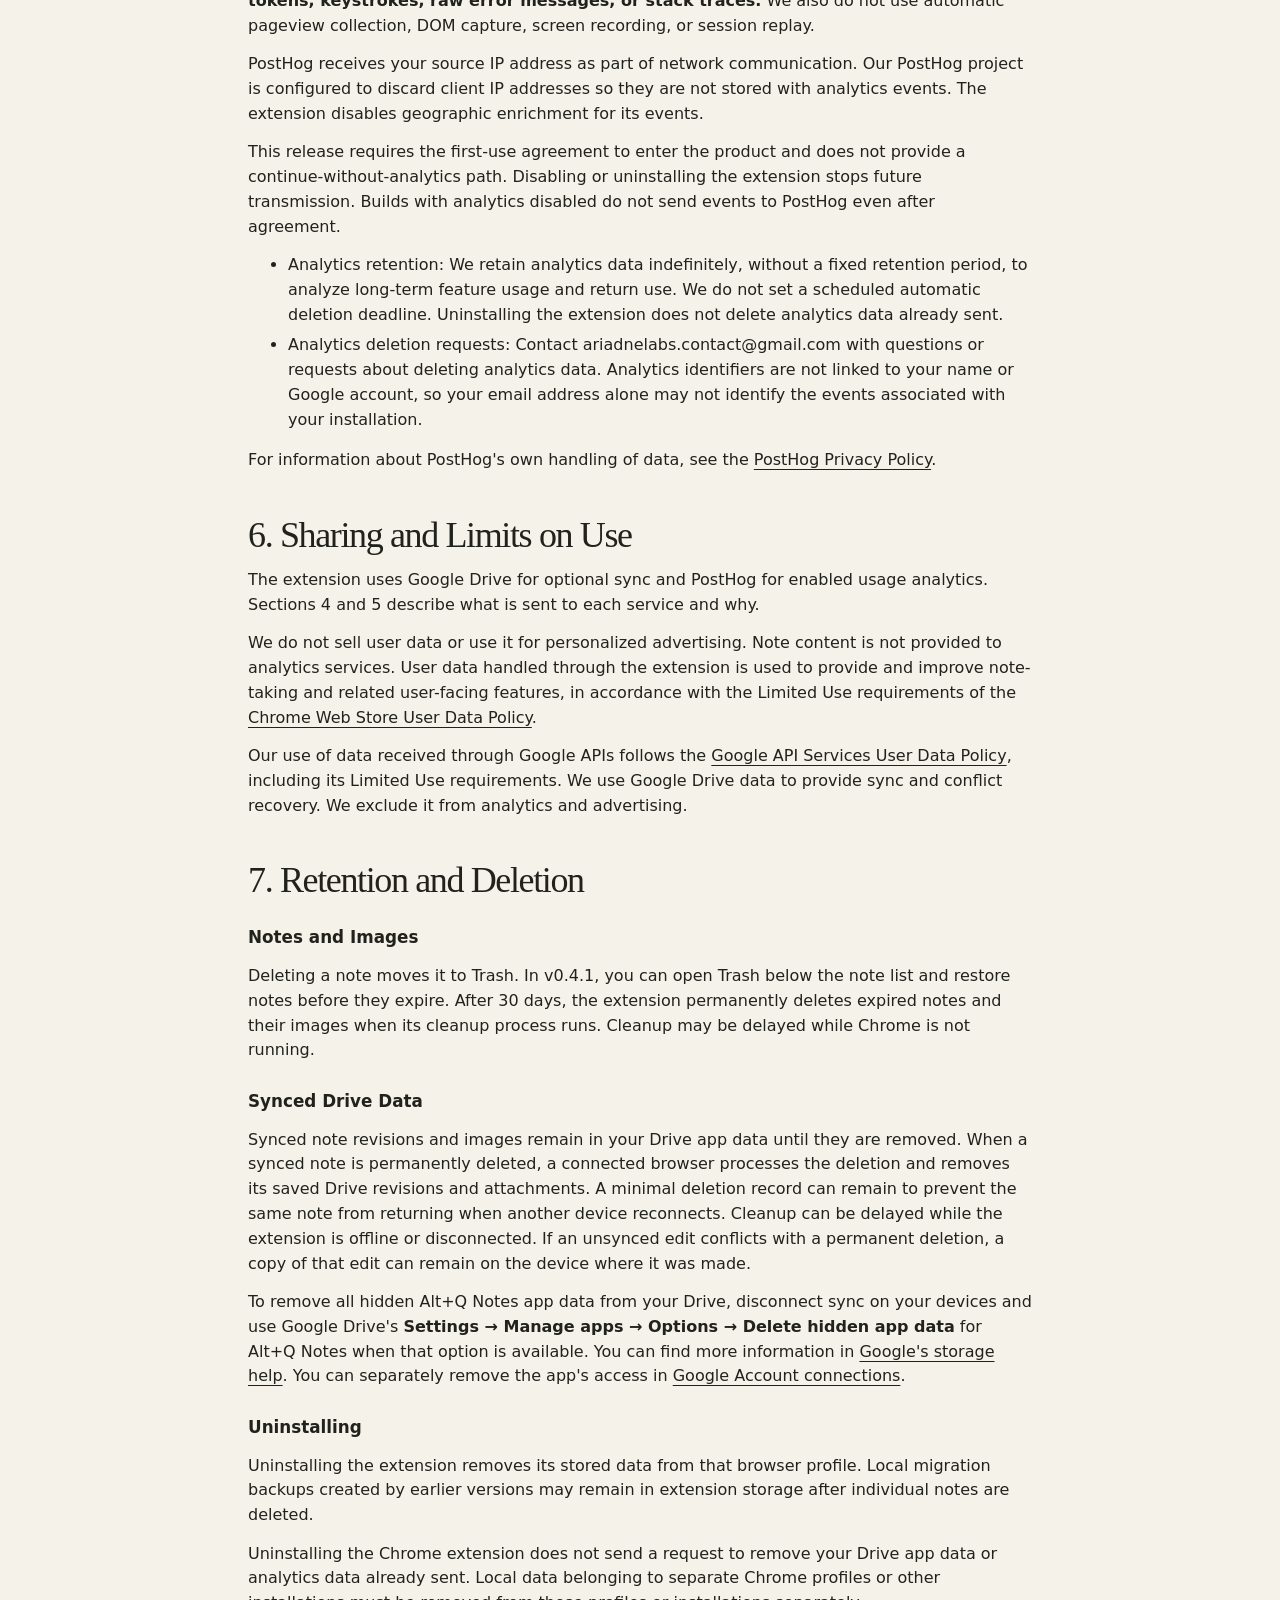
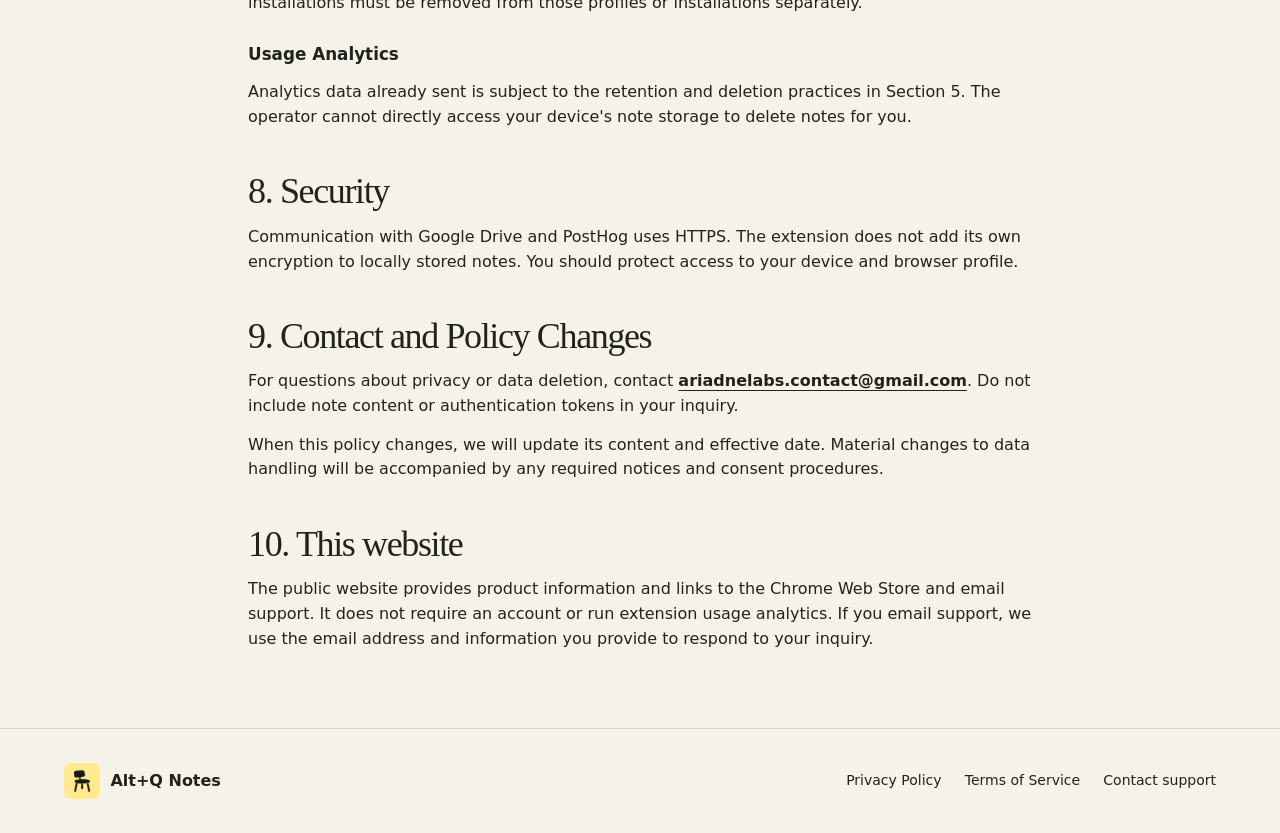
==== commit 9df1a487: "Document Drive sync and Trash in Alt+Q Notes 0.4.1" ====
--- a/privacy-policy/index.html
+++ b/privacy-policy/index.html
@@ -55,7 +55,7 @@
 </ul>
     <p>The installation identifier is used to recognize return use of the same installation and is not linked to your name or Google account. Because these identifiers distinguish repeated use, we do not describe this data as fully anonymous.</p>
     <p><strong>Analytics events do not include note content or titles, note identifiers, exact dates or times, schedule titles or matched source text, images or screenshots, clipboard content, search terms, tab URLs or titles, Google account information, authentication tokens, keystrokes, raw error messages, or stack traces.</strong> We also do not use automatic pageview collection, DOM capture, screen recording, or session replay.</p>
-    <p>PostHog may receive your source IP address as part of network communication. The extension sends a setting that disables geographic enrichment. Server-side handling, including whether IP addresses are stored, depends on the actual PostHog project settings.</p>
+    <p>PostHog receives your source IP address as part of network communication. Our PostHog project is configured to discard client IP addresses so they are not stored with analytics events. The extension disables geographic enrichment for its events.</p>
     <p>This release requires the first-use agreement to enter the product and does not provide a continue-without-analytics path. Disabling or uninstalling the extension stops future transmission. Builds with analytics disabled do not send events to PostHog even after agreement.</p>
     <ul>
 <li>Analytics retention: We retain analytics data indefinitely, without a fixed retention period, to analyze long-term feature usage and return use. We do not set a scheduled automatic deletion deadline. Uninstalling the extension does not delete analytics data already sent.</li>
@@ -68,7 +68,7 @@
     <p>Our use of data received through Google APIs follows the <a href="https://developers.google.com/terms/api-services-user-data-policy">Google API Services User Data Policy</a>, including its Limited Use requirements. We use Google Drive data to provide sync and conflict recovery. We exclude it from analytics and advertising.</p>
     <h2>7. Retention and Deletion</h2>
     <h3>Notes and Images</h3>
-    <p>Notes remain on your device until you delete them. Deleted notes move to Trash. Items that have been in Trash for 30 days are permanently deleted when the extension&#x27;s cleanup process runs. You can also permanently delete notes from Trash yourself. Cleanup may be delayed while Chrome is not running.</p>
+    <p>Deleting a note moves it to Trash. In v0.4.1, you can open Trash below the note list and restore notes before they expire. After 30 days, the extension permanently deletes expired notes and their images when its cleanup process runs. Cleanup may be delayed while Chrome is not running.</p>
     <h3>Synced Drive Data</h3>
     <p>Synced note revisions and images remain in your Drive app data until they are removed. When a synced note is permanently deleted, a connected browser processes the deletion and removes its saved Drive revisions and attachments. A minimal deletion record can remain to prevent the same note from returning when another device reconnects. Cleanup can be delayed while the extension is offline or disconnected. If an unsynced edit conflicts with a permanent deletion, a copy of that edit can remain on the device where it was made.</p>
     <p>To remove all hidden Alt+Q Notes app data from your Drive, disconnect sync on your devices and use Google Drive&#x27;s <strong>Settings → Manage apps → Options → Delete hidden app data</strong> for Alt+Q Notes when that option is available. You can find more information in <a href="https://support.google.com/accounts/answer/6374270">Google&#x27;s storage help</a>. You can separately remove the app&#x27;s access in <a href="https://myaccount.google.com/connections">Google Account connections</a>.</p>
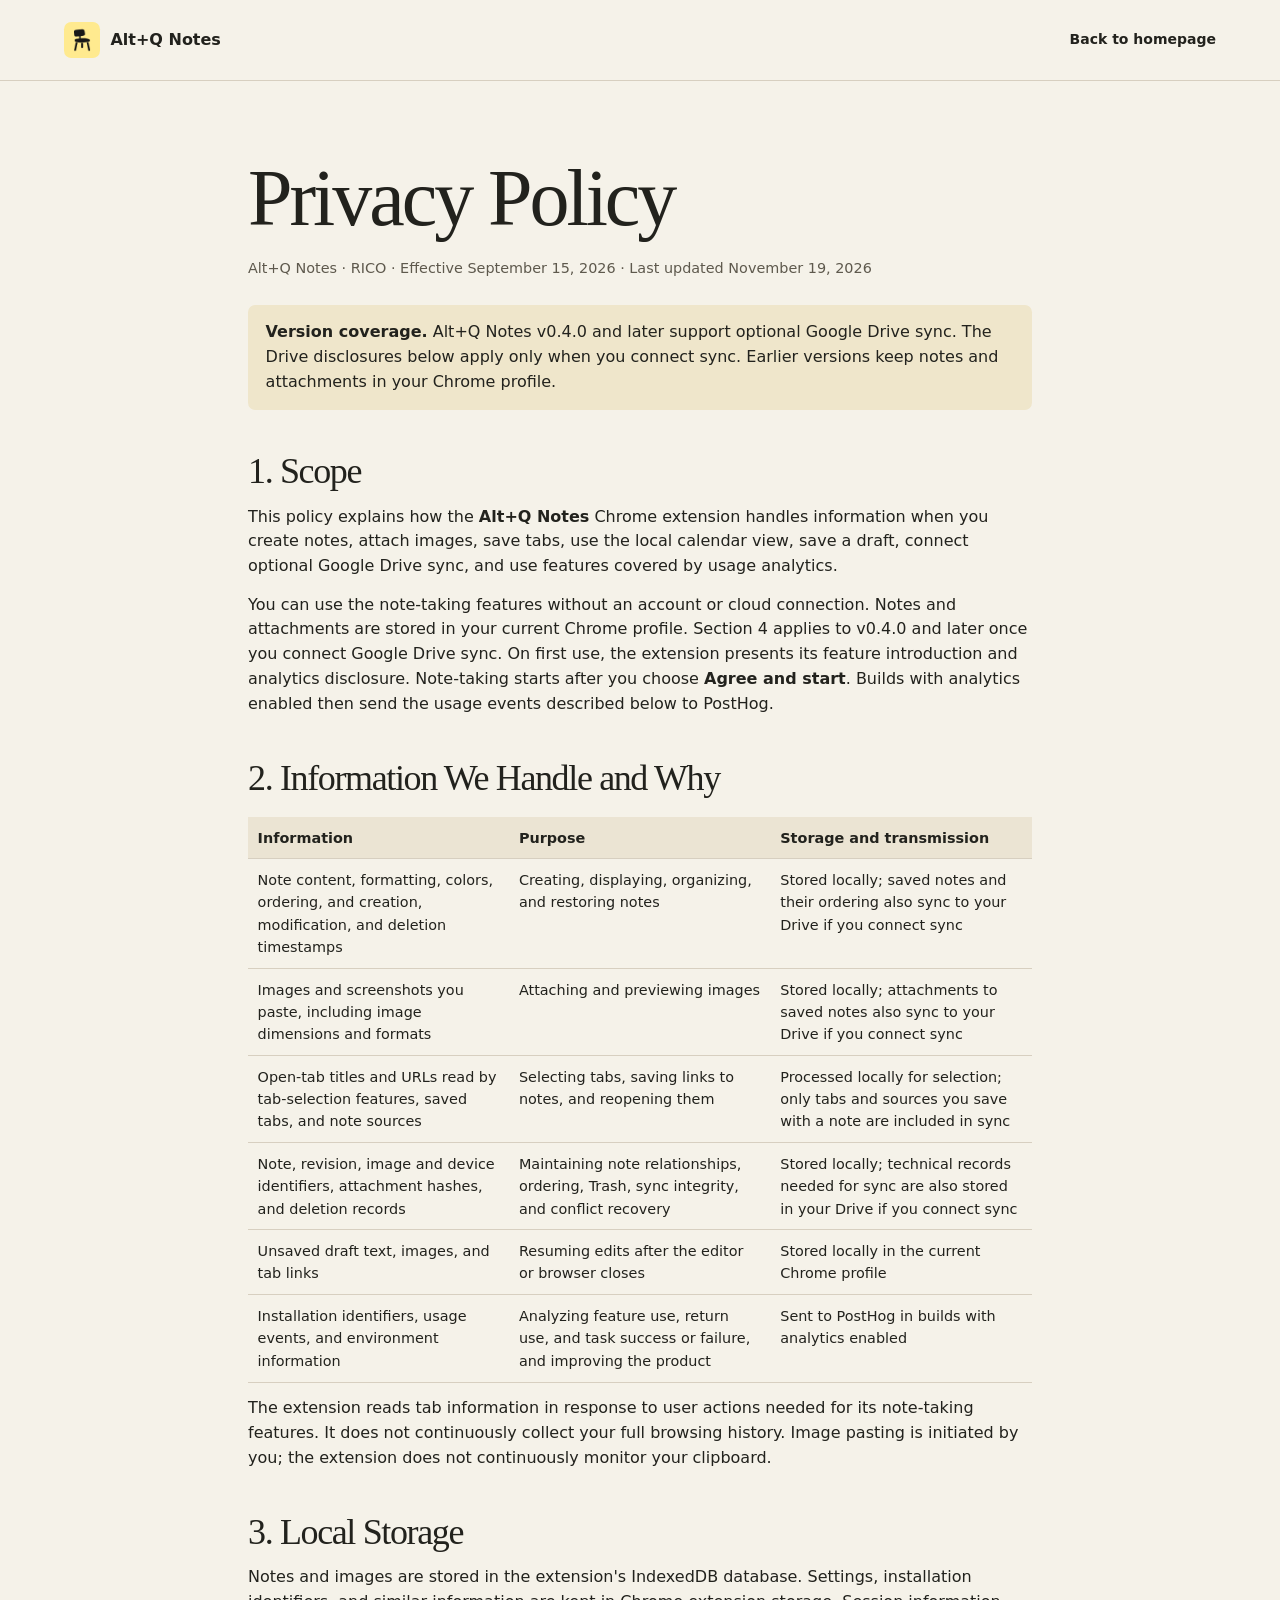
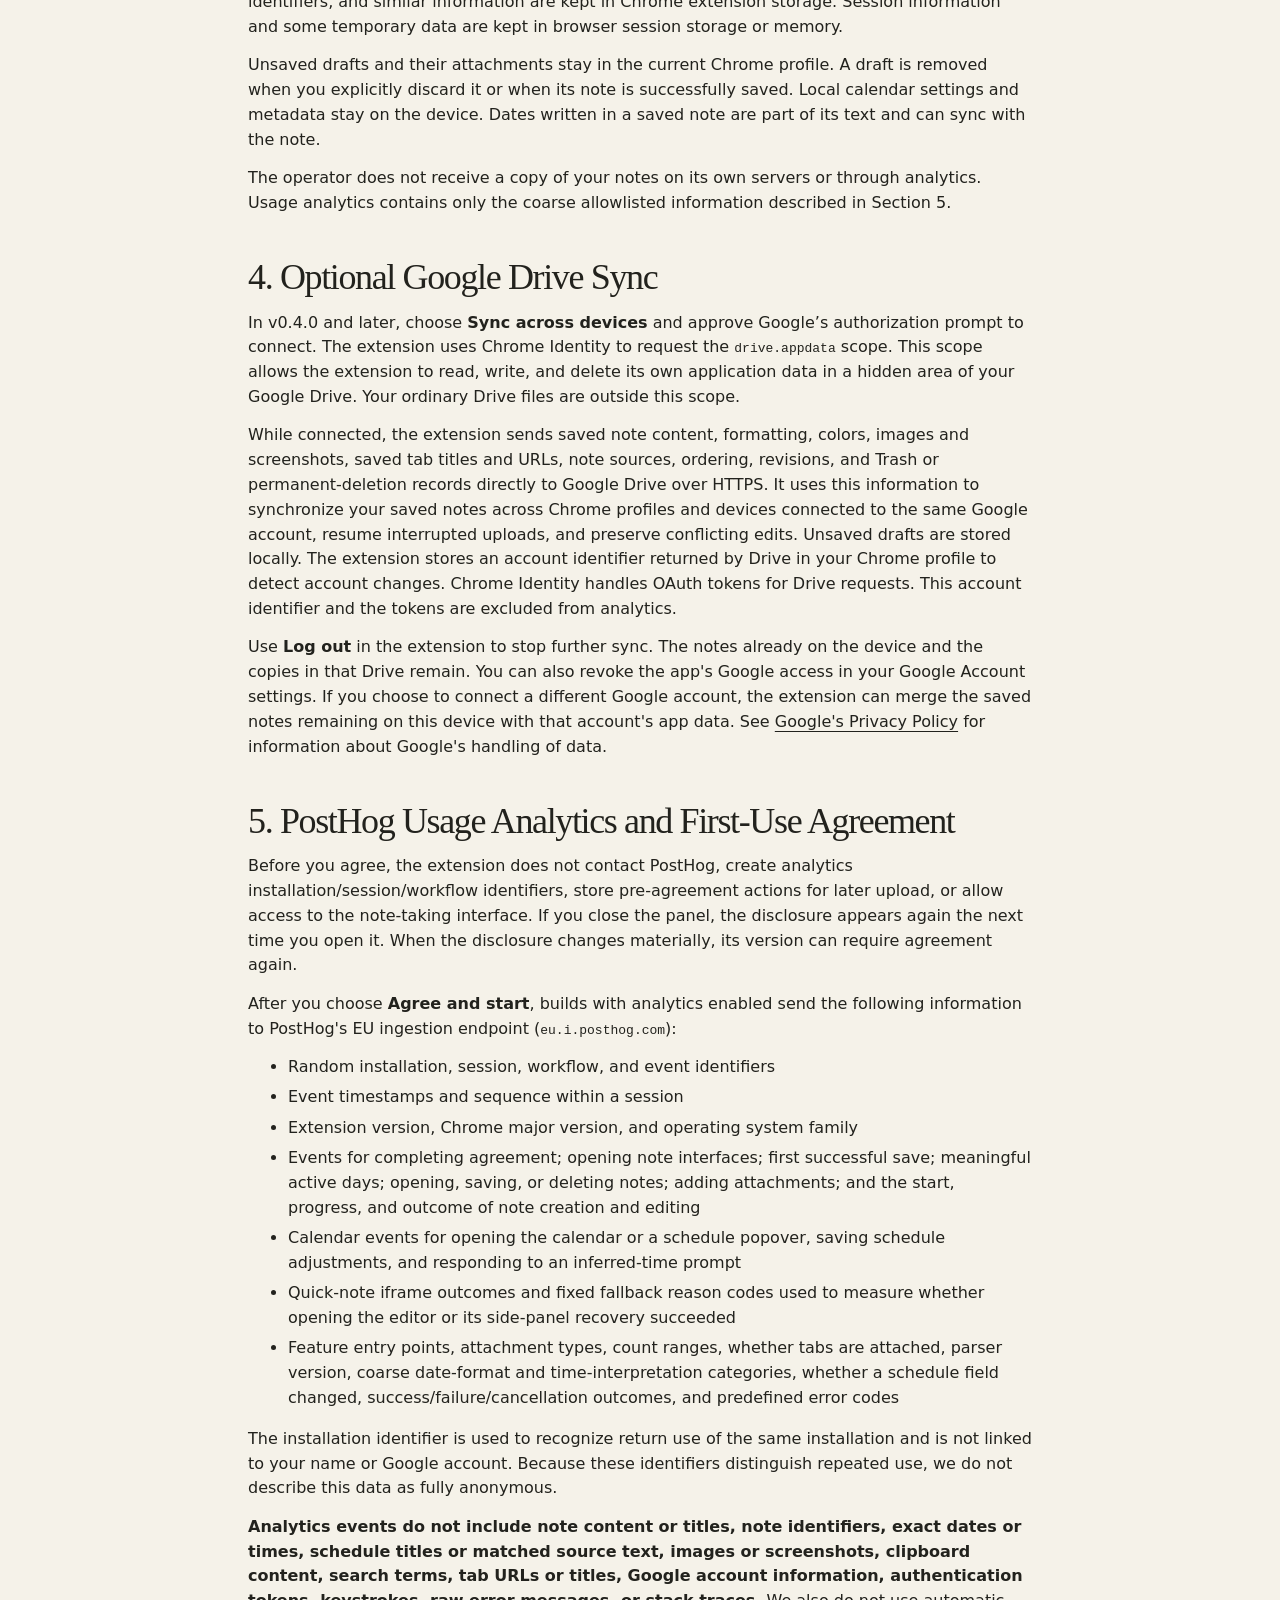
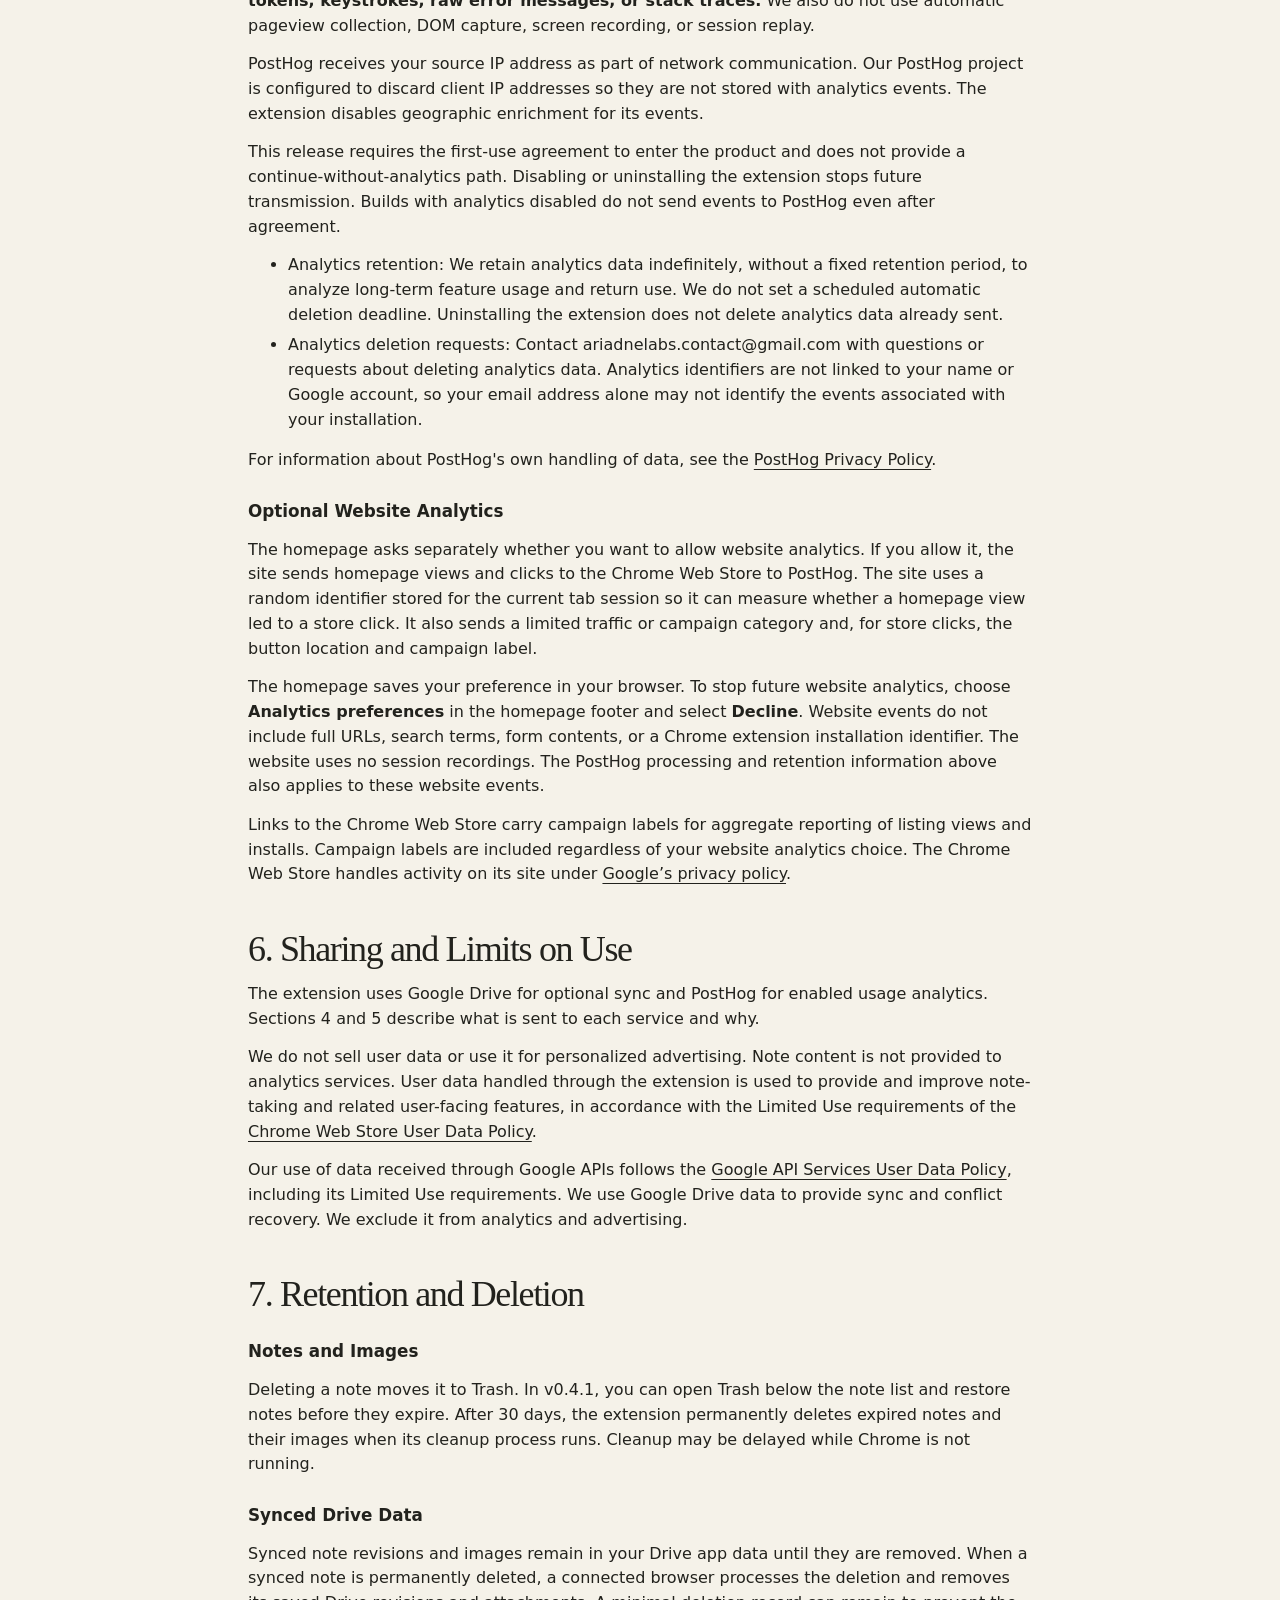
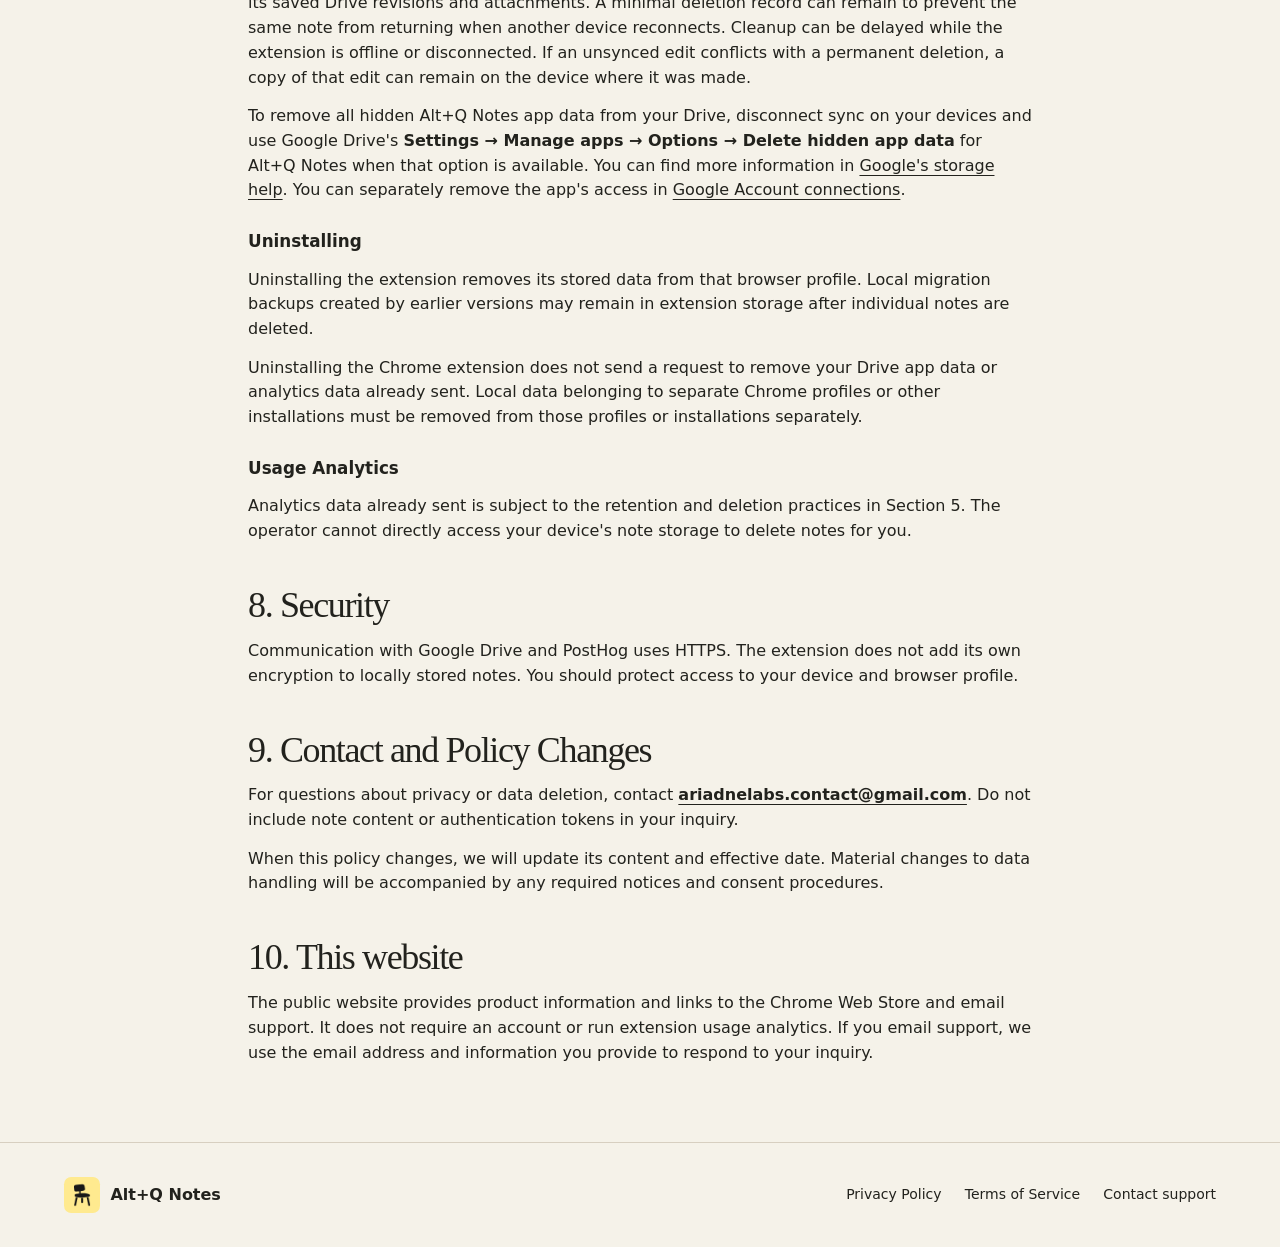
==== commit 0a37cff9: "Measure homepage visits and Chrome Web Store conversions" ====
--- a/privacy-policy/index.html
+++ b/privacy-policy/index.html
@@ -4,6 +4,7 @@
   <meta charset="utf-8">
   <meta name="viewport" content="width=device-width, initial-scale=1">
   <meta name="description" content="How the Alt+Q Notes Chrome extension handles local notes, optional Google Drive sync, and usage analytics.">
+  <link rel="canonical" href="https://altqnotes.app/privacy-policy/">
   <link rel="icon" href="../assets/chair.png" type="image/png">
   <link rel="stylesheet" href="../assets/site.css">
   <title>Privacy Policy | Alt+Q Notes</title>
@@ -18,7 +19,7 @@
   </header>
   <main class="document" id="main">
     <h1>Privacy Policy</h1>
-    <p class="details">Alt+Q Notes · RICO · Effective September 15, 2026 · Last updated November 18, 2026</p>
+    <p class="details">Alt+Q Notes · RICO · Effective September 15, 2026 · Last updated November 19, 2026</p>
     <p class="release-note"><strong>Version coverage.</strong> Alt+Q Notes v0.4.0 and later support optional Google Drive sync. The Drive disclosures below apply only when you connect sync. Earlier versions keep notes and attachments in your Chrome profile.</p>
     <h2>1. Scope</h2>
     <p>This policy explains how the <strong>Alt+Q Notes</strong> Chrome extension handles information when you create notes, attach images, save tabs, use the local calendar view, save a draft, connect optional Google Drive sync, and use features covered by usage analytics.</p>
@@ -62,6 +63,10 @@
 <li>Analytics deletion requests: Contact ariadnelabs.contact@gmail.com with questions or requests about deleting analytics data. Analytics identifiers are not linked to your name or Google account, so your email address alone may not identify the events associated with your installation.</li>
 </ul>
     <p>For information about PostHog&#x27;s own handling of data, see the <a href="https://posthog.com/privacy">PostHog Privacy Policy</a>.</p>
+    <h3 id="website-analytics">Optional Website Analytics</h3>
+    <p>The homepage asks separately whether you want to allow website analytics. If you allow it, the site sends homepage views and clicks to the Chrome Web Store to PostHog. The site uses a random identifier stored for the current tab session so it can measure whether a homepage view led to a store click. It also sends a limited traffic or campaign category and, for store clicks, the button location and campaign label.</p>
+    <p>The homepage saves your preference in your browser. To stop future website analytics, choose <strong>Analytics preferences</strong> in the homepage footer and select <strong>Decline</strong>. Website events do not include full URLs, search terms, form contents, or a Chrome extension installation identifier. The website uses no session recordings. The PostHog processing and retention information above also applies to these website events.</p>
+    <p>Links to the Chrome Web Store carry campaign labels for aggregate reporting of listing views and installs. Campaign labels are included regardless of your website analytics choice. The Chrome Web Store handles activity on its site under <a href="https://policies.google.com/privacy">Google’s privacy policy</a>.</p>
     <h2>6. Sharing and Limits on Use</h2>
     <p>The extension uses Google Drive for optional sync and PostHog for enabled usage analytics. Sections 4 and 5 describe what is sent to each service and why.</p>
     <p>We do not sell user data or use it for personalized advertising. Note content is not provided to analytics services. User data handled through the extension is used to provide and improve note-taking and related user-facing features, in accordance with the Limited Use requirements of the <a href="https://developer.chrome.com/docs/webstore/program-policies/user-data-faq">Chrome Web Store User Data Policy</a>.</p>
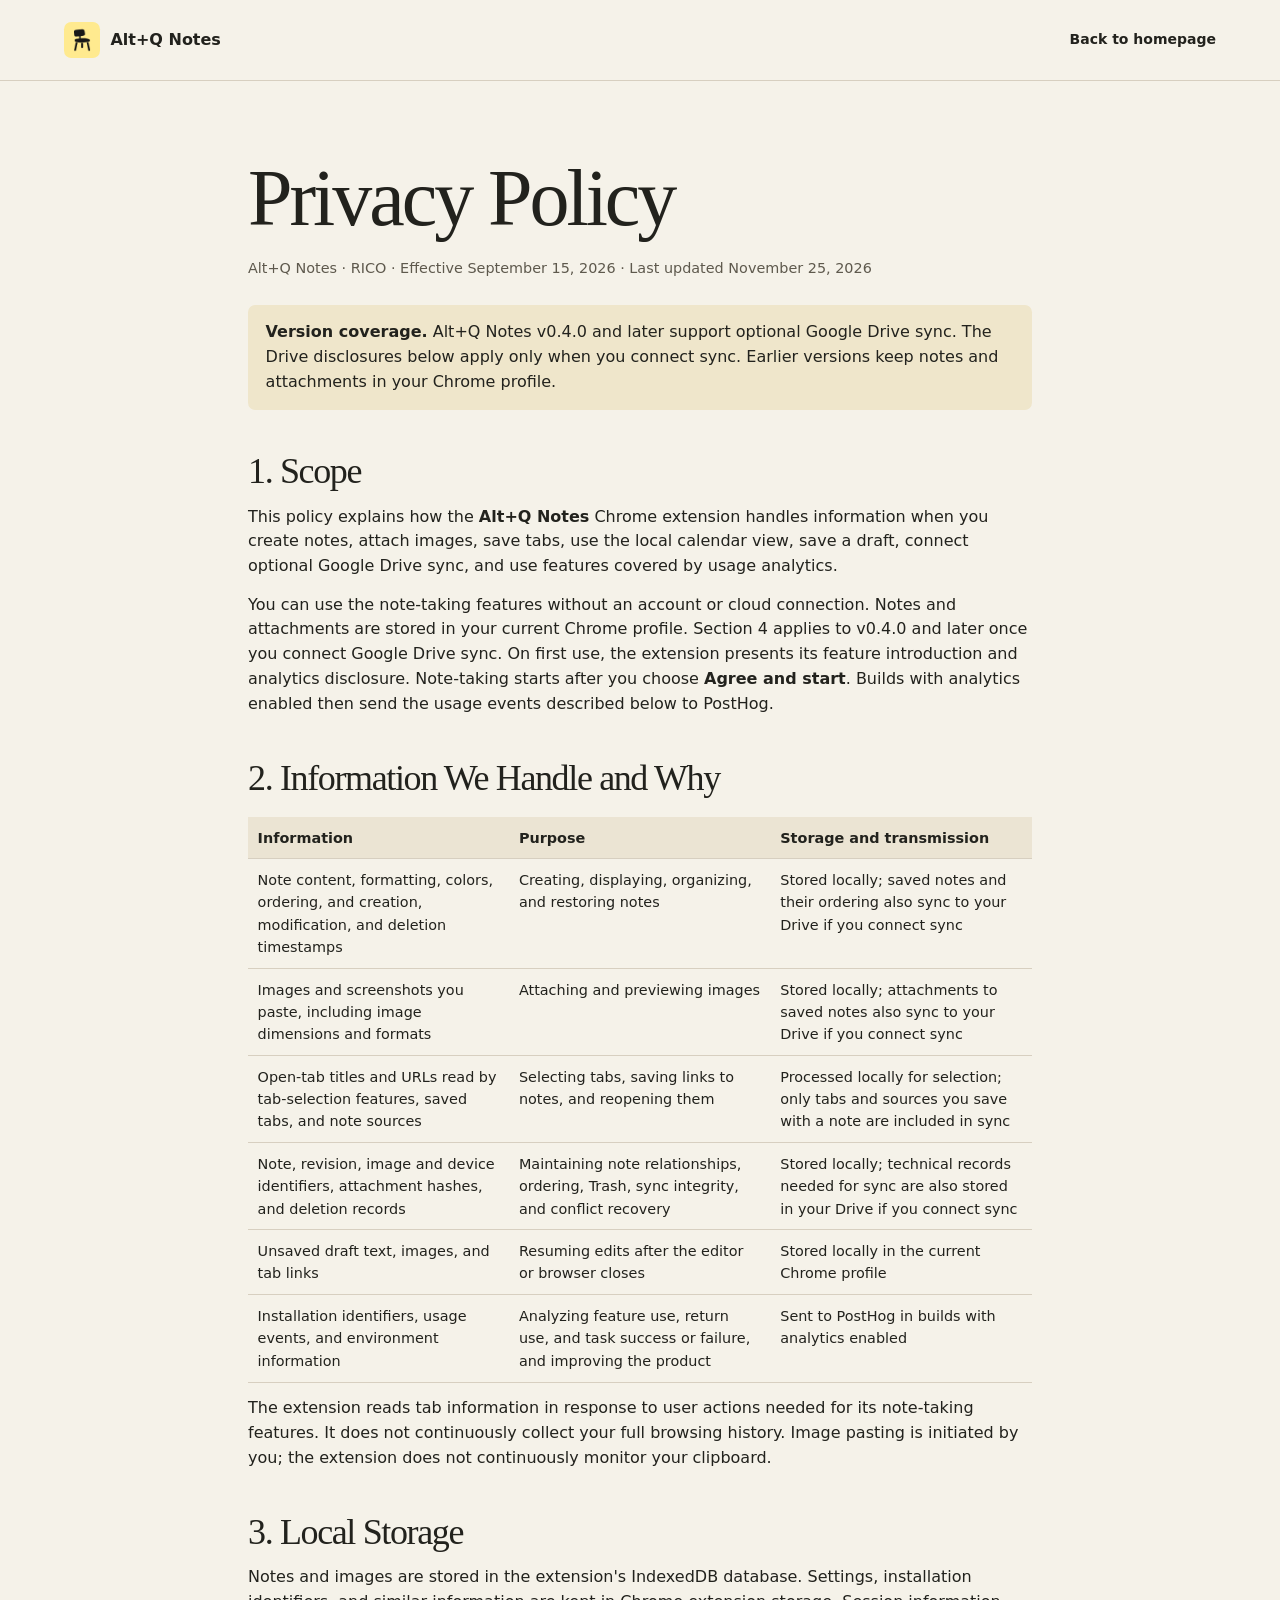
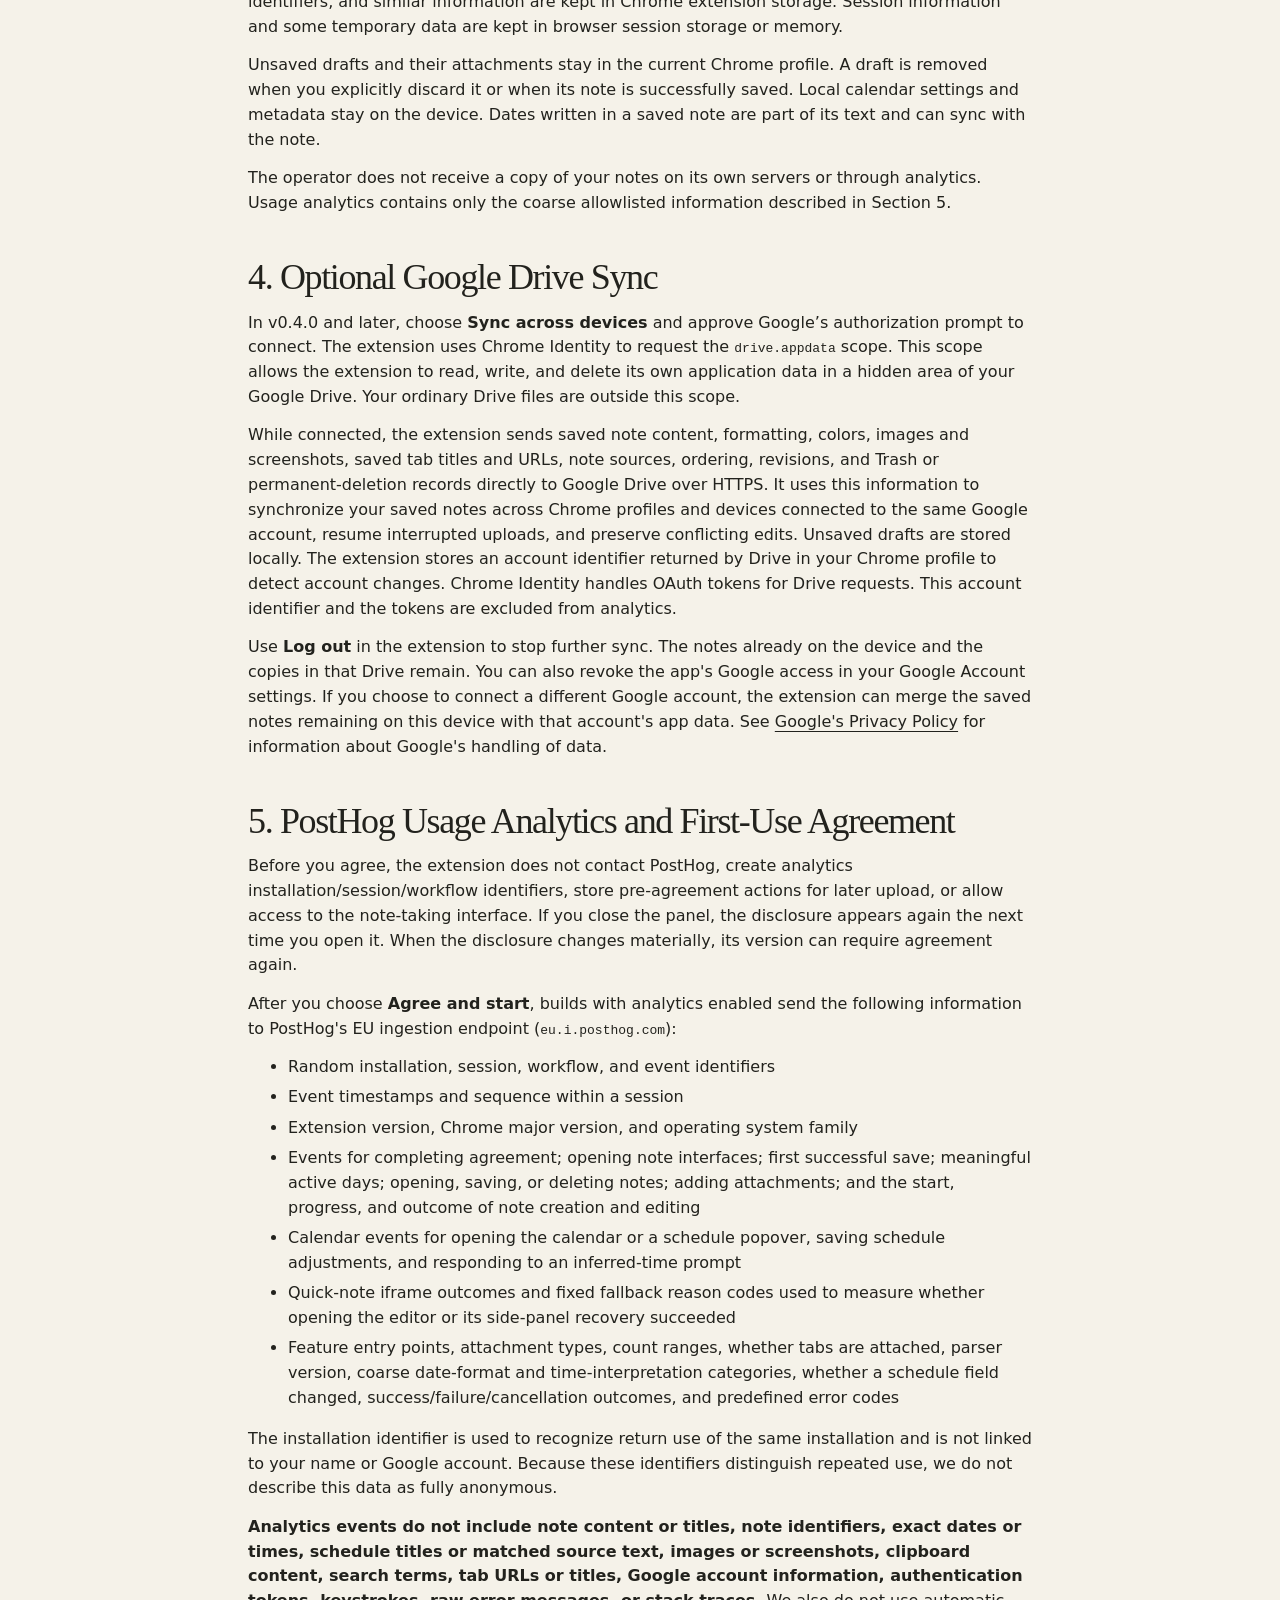
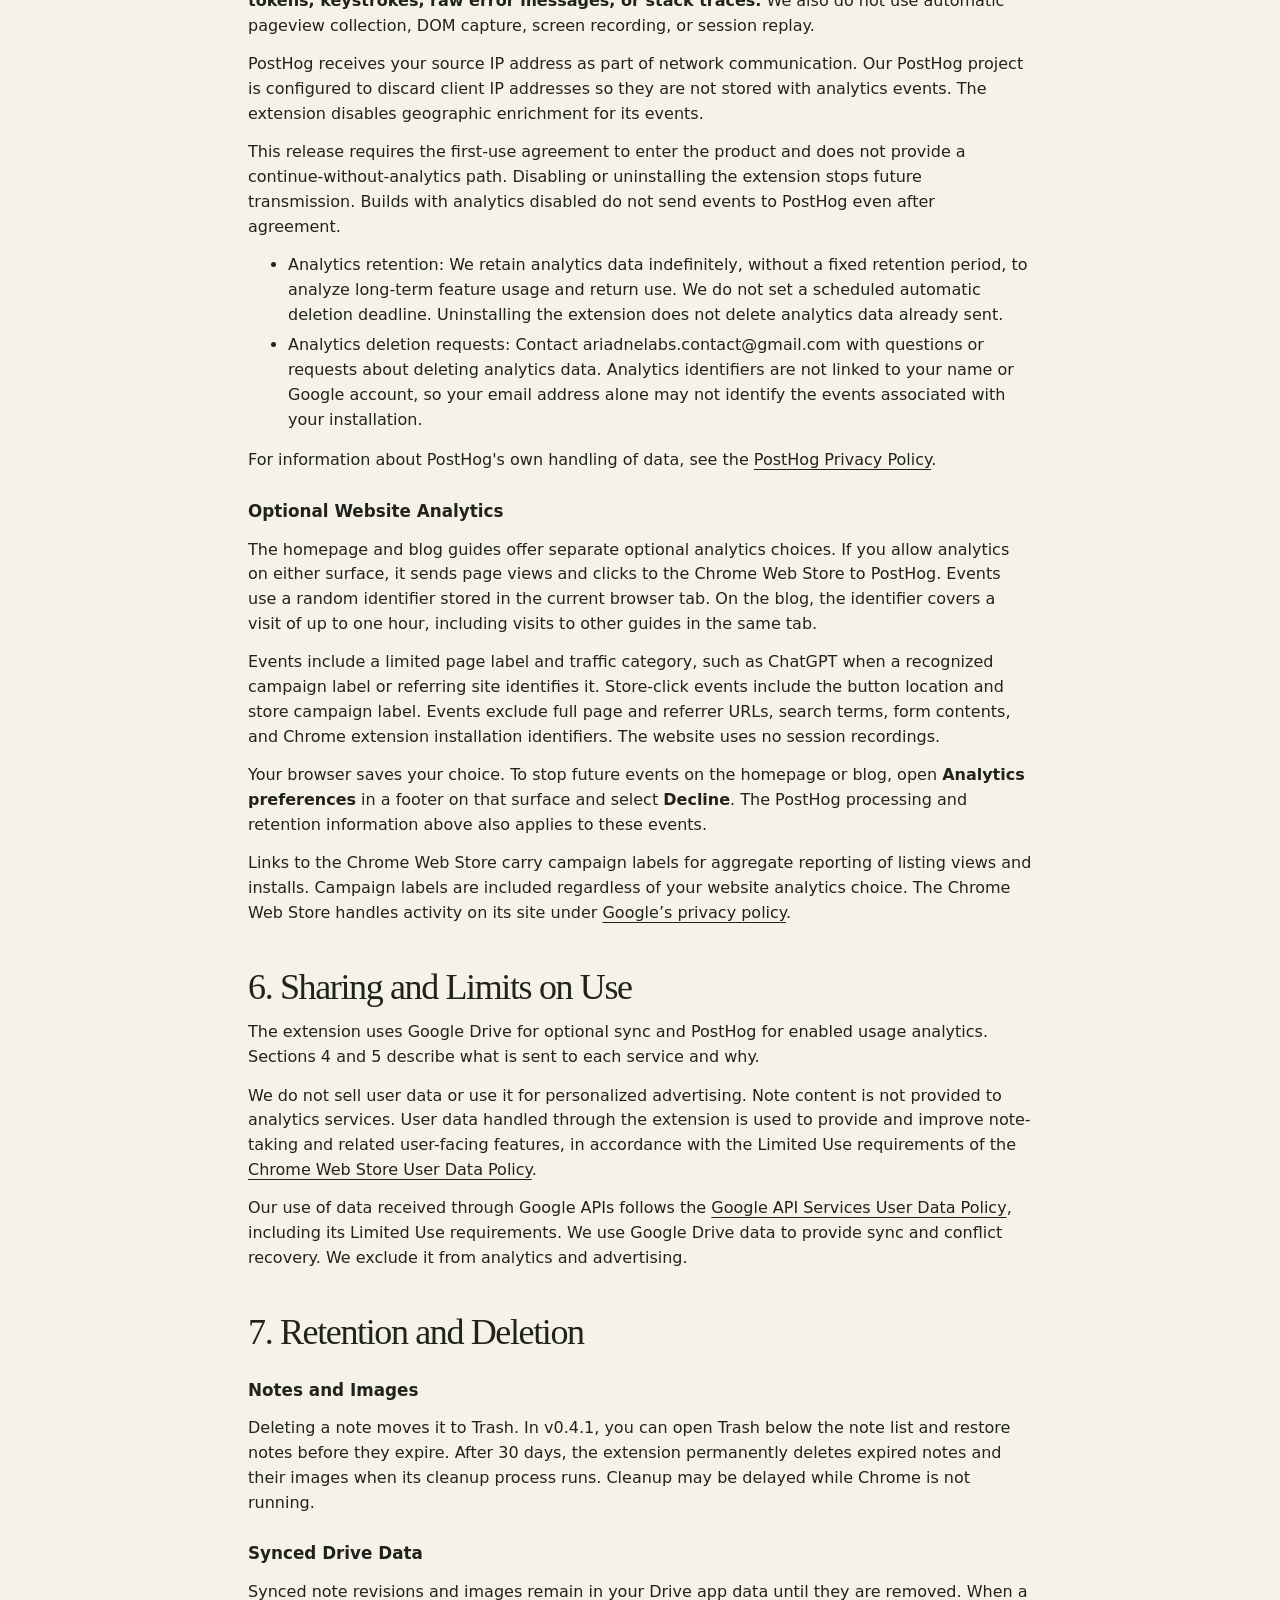
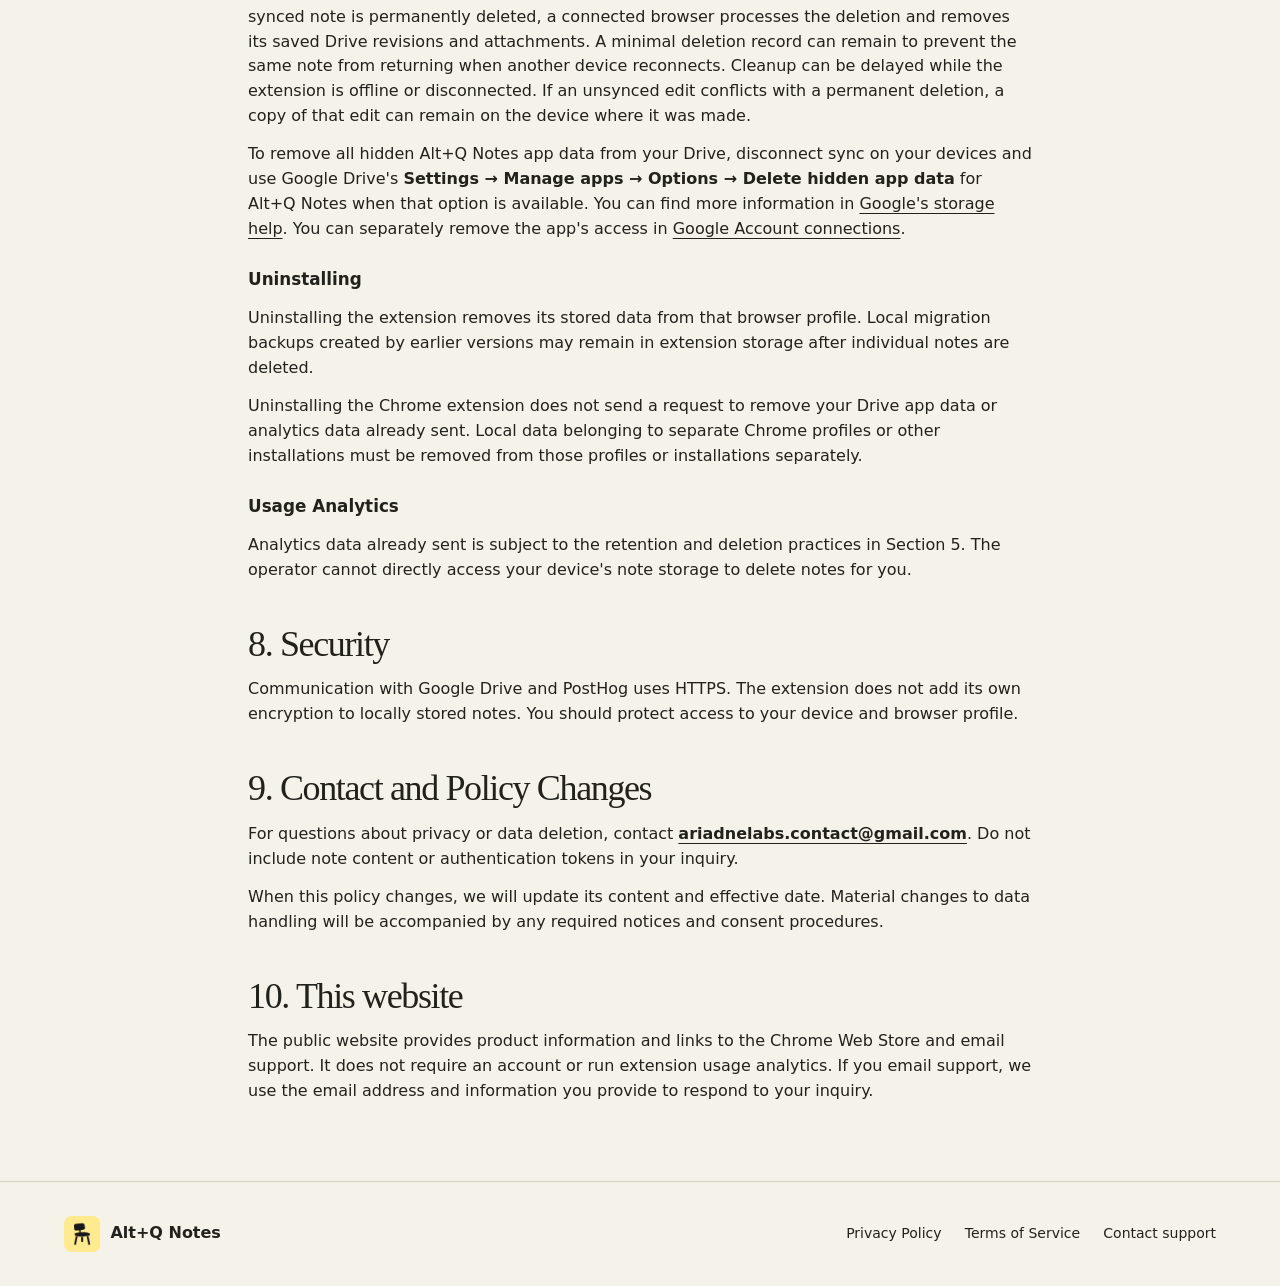
==== commit 4e35aaf8: "Publish Drive sync guide and measure blog referrals" ====
--- a/privacy-policy/index.html
+++ b/privacy-policy/index.html
@@ -19,7 +19,7 @@
   </header>
   <main class="document" id="main">
     <h1>Privacy Policy</h1>
-    <p class="details">Alt+Q Notes · RICO · Effective September 15, 2026 · Last updated November 19, 2026</p>
+    <p class="details">Alt+Q Notes · RICO · Effective September 15, 2026 · Last updated November 25, 2026</p>
     <p class="release-note"><strong>Version coverage.</strong> Alt+Q Notes v0.4.0 and later support optional Google Drive sync. The Drive disclosures below apply only when you connect sync. Earlier versions keep notes and attachments in your Chrome profile.</p>
     <h2>1. Scope</h2>
     <p>This policy explains how the <strong>Alt+Q Notes</strong> Chrome extension handles information when you create notes, attach images, save tabs, use the local calendar view, save a draft, connect optional Google Drive sync, and use features covered by usage analytics.</p>
@@ -64,8 +64,9 @@
 </ul>
     <p>For information about PostHog&#x27;s own handling of data, see the <a href="https://posthog.com/privacy">PostHog Privacy Policy</a>.</p>
     <h3 id="website-analytics">Optional Website Analytics</h3>
-    <p>The homepage asks separately whether you want to allow website analytics. If you allow it, the site sends homepage views and clicks to the Chrome Web Store to PostHog. The site uses a random identifier stored for the current tab session so it can measure whether a homepage view led to a store click. It also sends a limited traffic or campaign category and, for store clicks, the button location and campaign label.</p>
-    <p>The homepage saves your preference in your browser. To stop future website analytics, choose <strong>Analytics preferences</strong> in the homepage footer and select <strong>Decline</strong>. Website events do not include full URLs, search terms, form contents, or a Chrome extension installation identifier. The website uses no session recordings. The PostHog processing and retention information above also applies to these website events.</p>
+    <p>The homepage and blog guides offer separate optional analytics choices. If you allow analytics on either surface, it sends page views and clicks to the Chrome Web Store to PostHog. Events use a random identifier stored in the current browser tab. On the blog, the identifier covers a visit of up to one hour, including visits to other guides in the same tab.</p>
+    <p>Events include a limited page label and traffic category, such as ChatGPT when a recognized campaign label or referring site identifies it. Store-click events include the button location and store campaign label. Events exclude full page and referrer URLs, search terms, form contents, and Chrome extension installation identifiers. The website uses no session recordings.</p>
+    <p>Your browser saves your choice. To stop future events on the homepage or blog, open <strong>Analytics preferences</strong> in a footer on that surface and select <strong>Decline</strong>. The PostHog processing and retention information above also applies to these events.</p>
     <p>Links to the Chrome Web Store carry campaign labels for aggregate reporting of listing views and installs. Campaign labels are included regardless of your website analytics choice. The Chrome Web Store handles activity on its site under <a href="https://policies.google.com/privacy">Google’s privacy policy</a>.</p>
     <h2>6. Sharing and Limits on Use</h2>
     <p>The extension uses Google Drive for optional sync and PostHog for enabled usage analytics. Sections 4 and 5 describe what is sent to each service and why.</p>
